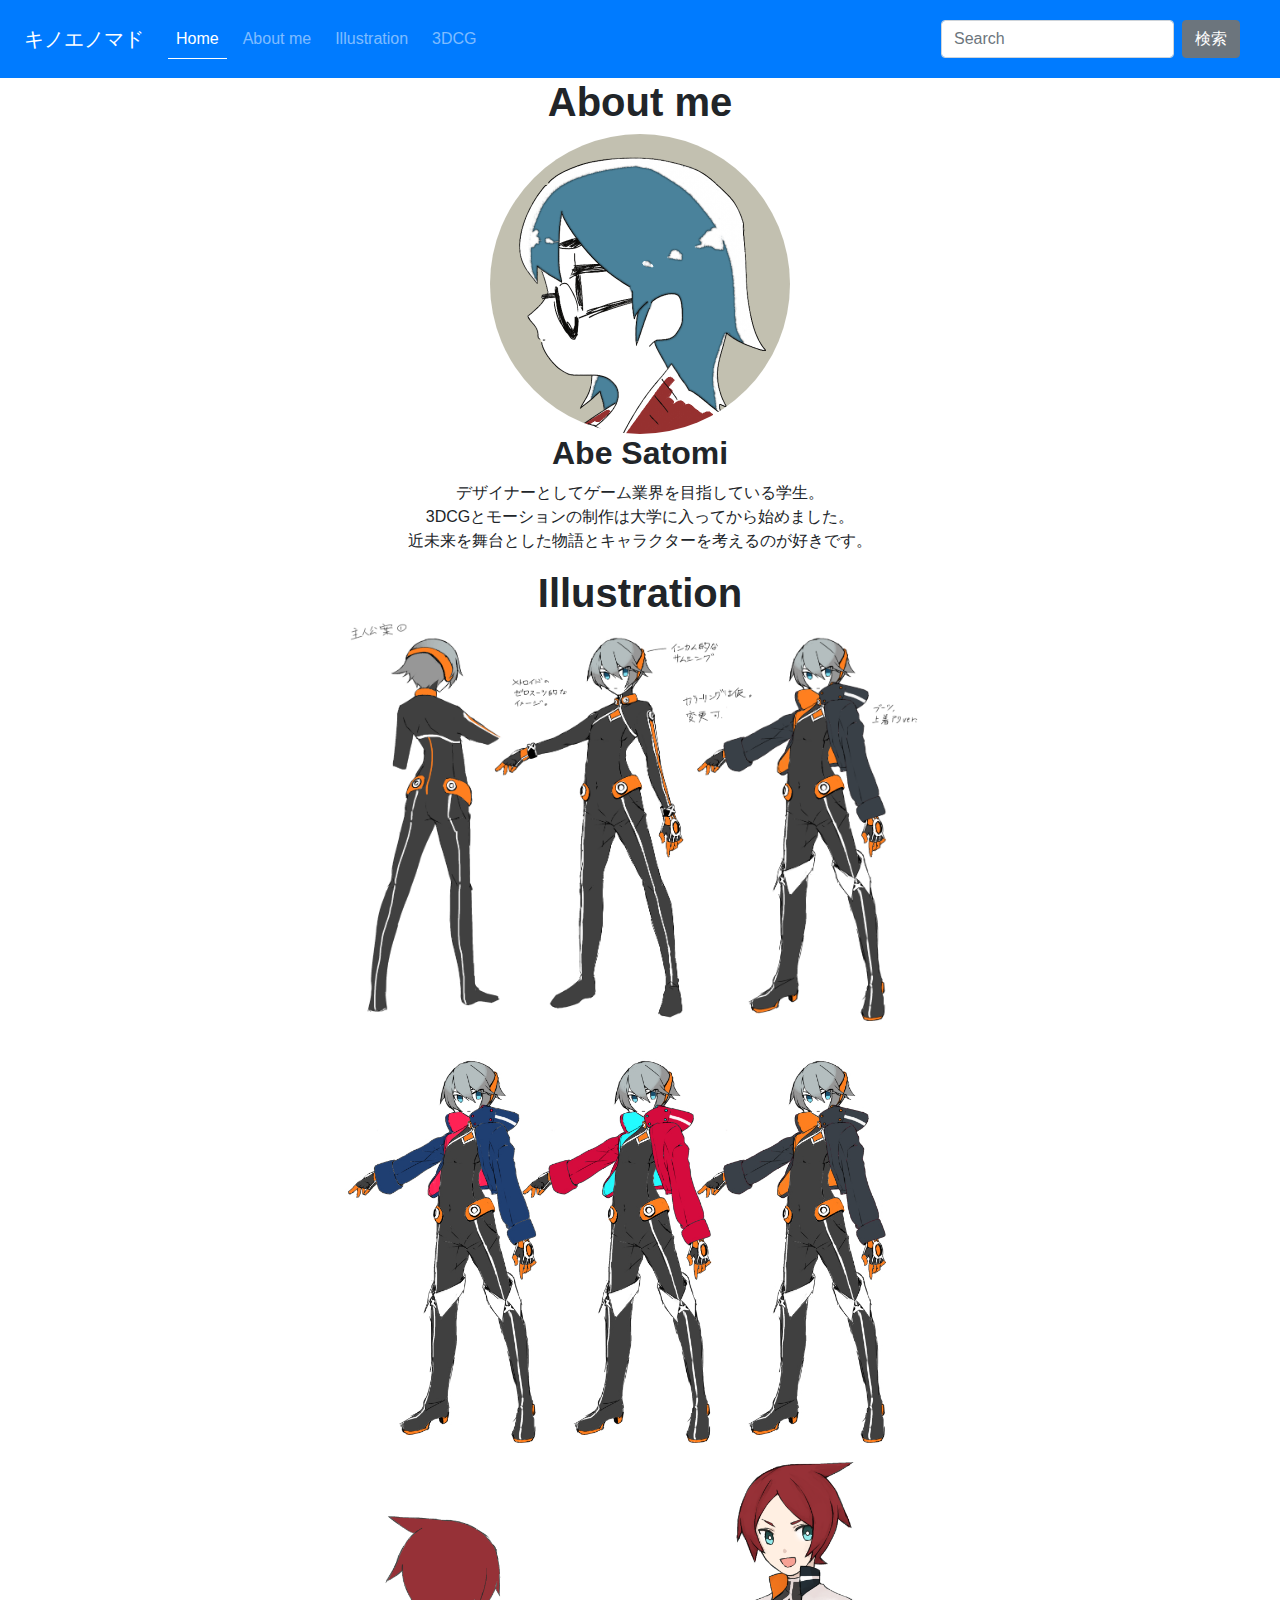
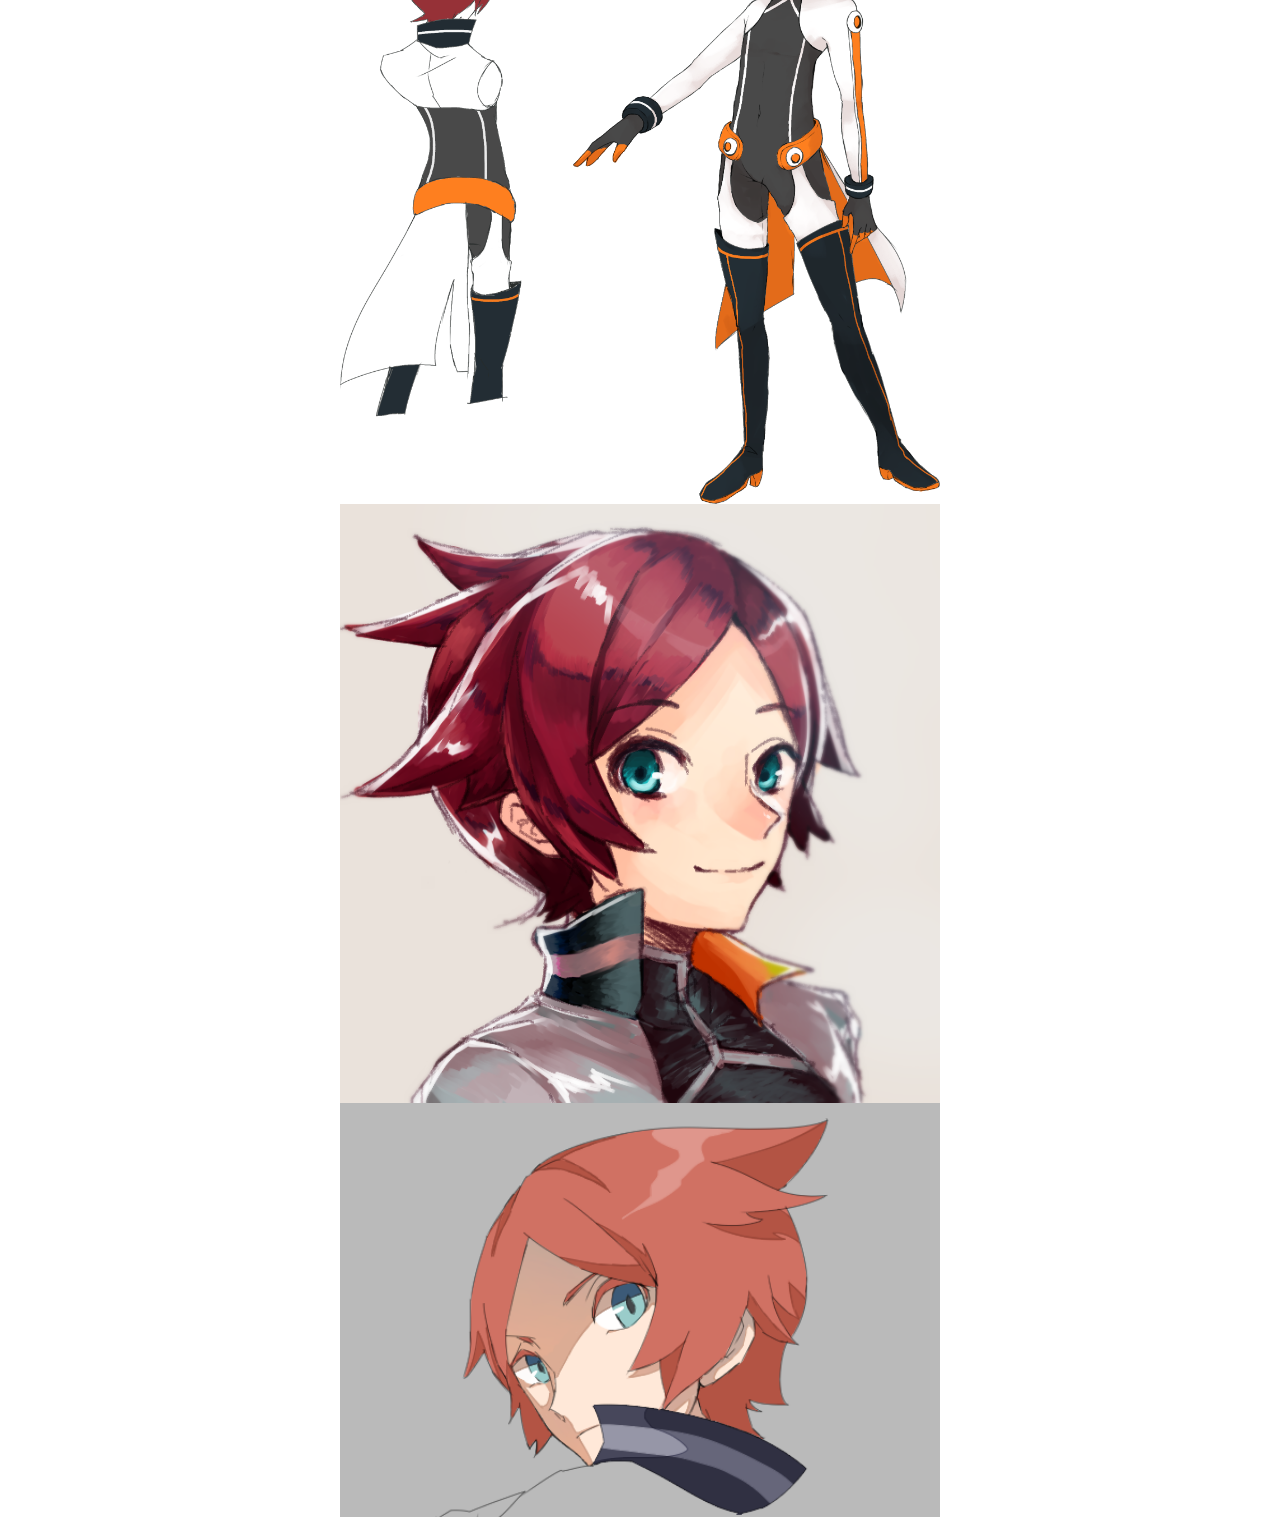
==== index.html @ 17b2505e "Update index.html" ====
<!DOCTYPE html>
<html lang = "ja">
<head>
  <meta charset = "utf-8">
  <meta name ="viewport" content ="width=device-width, initial-scale=1, shrink-to-fit=no">
  <title>キノエノマド</title>
  <link rel="stylesheet" href="https://stackpath.bootstrapcdn.com/bootstrap/4.1.3/css/bootstrap.min.css" integrity="sha384-MCw98/SFnGE8fJT3GXwEOngsV7Zt27NXFoaoApmYm81iuXoPkFOJwJ8ERdknLPMO" crossorigin="anonymous">
  <link rel="stylesheet" type="text/css" href="css/bootstrap.css">
</head>
  <body>
    <div class="bs-component">
	<nav class="navbar navbar-expand-lg navbar-dark bg-primary">
		<a class="navbar-brand" href="#">キノエノマド</a>
		<button class="navbar-toggler collapsed" type="button" data-toggle="collapse" data-target="#navbarColor01" aria-controls="navbarColor01" aria-expanded="false" aria-label="Toggle navigation">
			<span class="navbar-toggler-icon"></span>
		</button>

	<div class="navbar-collapse collapse" id="navbarColor01" style="">
        	<ul class="navbar-nav mr-auto">
                	<li class="nav-item active">
                 	 	<a class="nav-link" href="#">Home <span class="sr-only">(current)</span></a>
                	</li>
                	<li class="nav-item">
                  		<a class="nav-link" href="#about">About me</a>
                	</li>
                	<li class="nav-item">
                  		<a class="nav-link" href="#illust">Illustration</a>
                	</li>
                	<li class="nav-item">
                  		<a class="nav-link" href="#3dcg">3DCG</a>
                	</li>
              </ul>
              <form class="form-inline my-2 my-lg-0">
           	<input class="form-control mr-sm-2" type="text" placeholder="Search">
                	<button class="btn btn-secondary my-2 my-sm-0" type="submit">検索</button>
              </form>
      　	</div>
         </nav>
     </div>
	  <div id="page_top"><a href="#"></a></div>
	  <div class ="container">
		  <section>
			  <center>
			  	<h1 id ="about">About me</h1>
			 	<img src="img/icon.png" class="rounded-circle img-fluid"　alt="icon" width=300 />
				<h2>Abe Satomi</h2>
			 	<p>
					デザイナーとしてゲーム業界を目指している学生。<br/>
					3DCGとモーションの制作は大学に入ってから始めました。<br/>
					近未来を舞台とした物語とキャラクターを考えるのが好きです。<br/>
				</p>
			 	<h1 id ="illust">Illustration</a>
				<p>
				  	<img src="img/HERO01.png" class="img-fluid" alt="illust001" width=600 />
					<img src="img/03.jpg" class="img-fluid" alt="illust002" width=600 />
					<img src="img/HERO05.png" class="img-fluid" alt="illust003" width=600 />
					<img src="img/syuzinkou.png" class="img-fluid" alt="illust004" width=600 />
					<img src="img/syu.png" class="img-fluid" alt="illust005" width=600 />
				</p>
			  </center>
		  </section>
	  </div>
	  
    <script src="https://code.jquery.com/jquery-3.3.1.slim.min.js" integrity="sha384-q8i/X+965DzO0rT7abK41JStQIAqVgRVzpbzo5smXKp4YfRvH+8abtTE1Pi6jizo" crossorigin="anonymous"></script>
    <script src="https://cdnjs.cloudflare.com/ajax/libs/popper.js/1.14.3/umd/popper.min.js" integrity="sha384-ZMP7rVo3mIykV+2+9J3UJ46jBk0WLaUAdn689aCwoqbBJiSnjAK/l8WvCWPIPm49" crossorigin="anonymous"></script>
    <script src="https://stackpath.bootstrapcdn.com/bootstrap/4.1.3/js/bootstrap.min.js" integrity="sha384-ChfqqxuZUCnJSK3+MXmPNIyE6ZbWh2IMqE241rYiqJxyMiZ6OW/JmZQ5stwEULTy" crossorigin="anonymous"></script>
  </body>
</html>
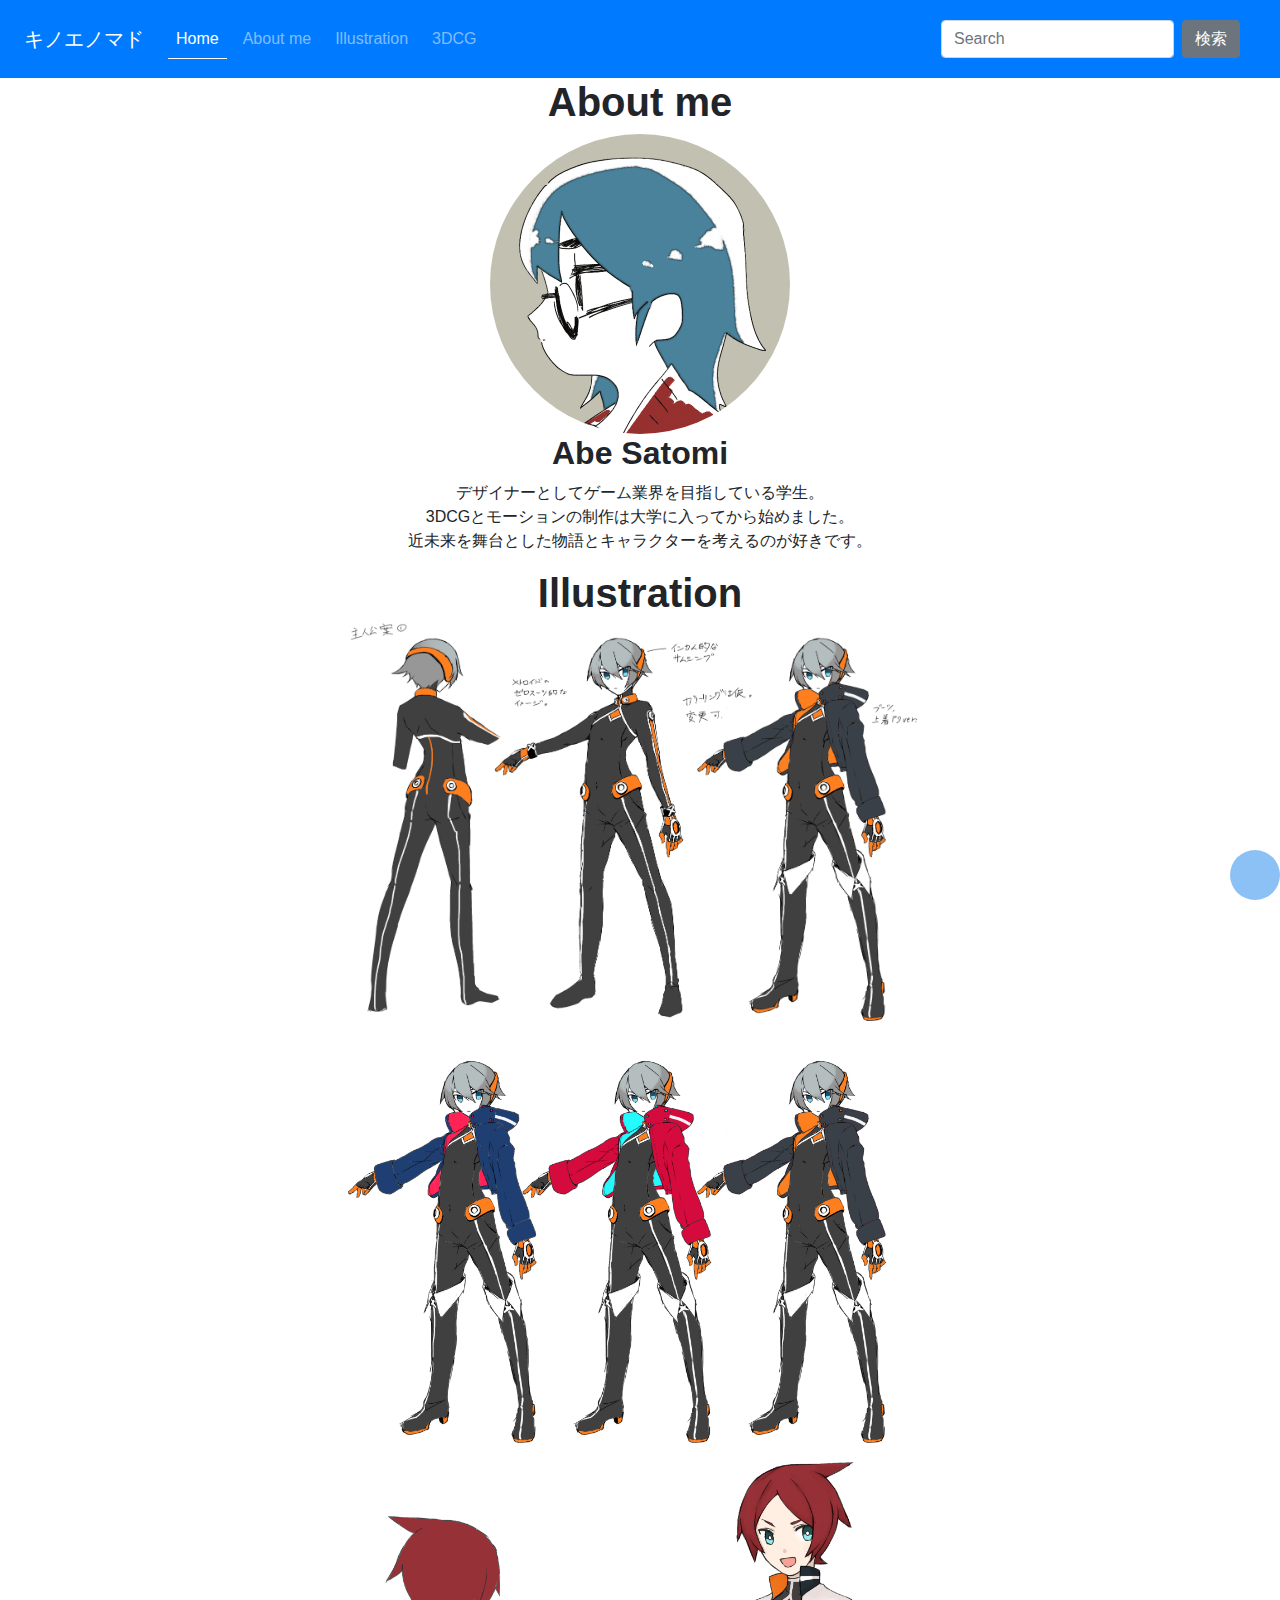
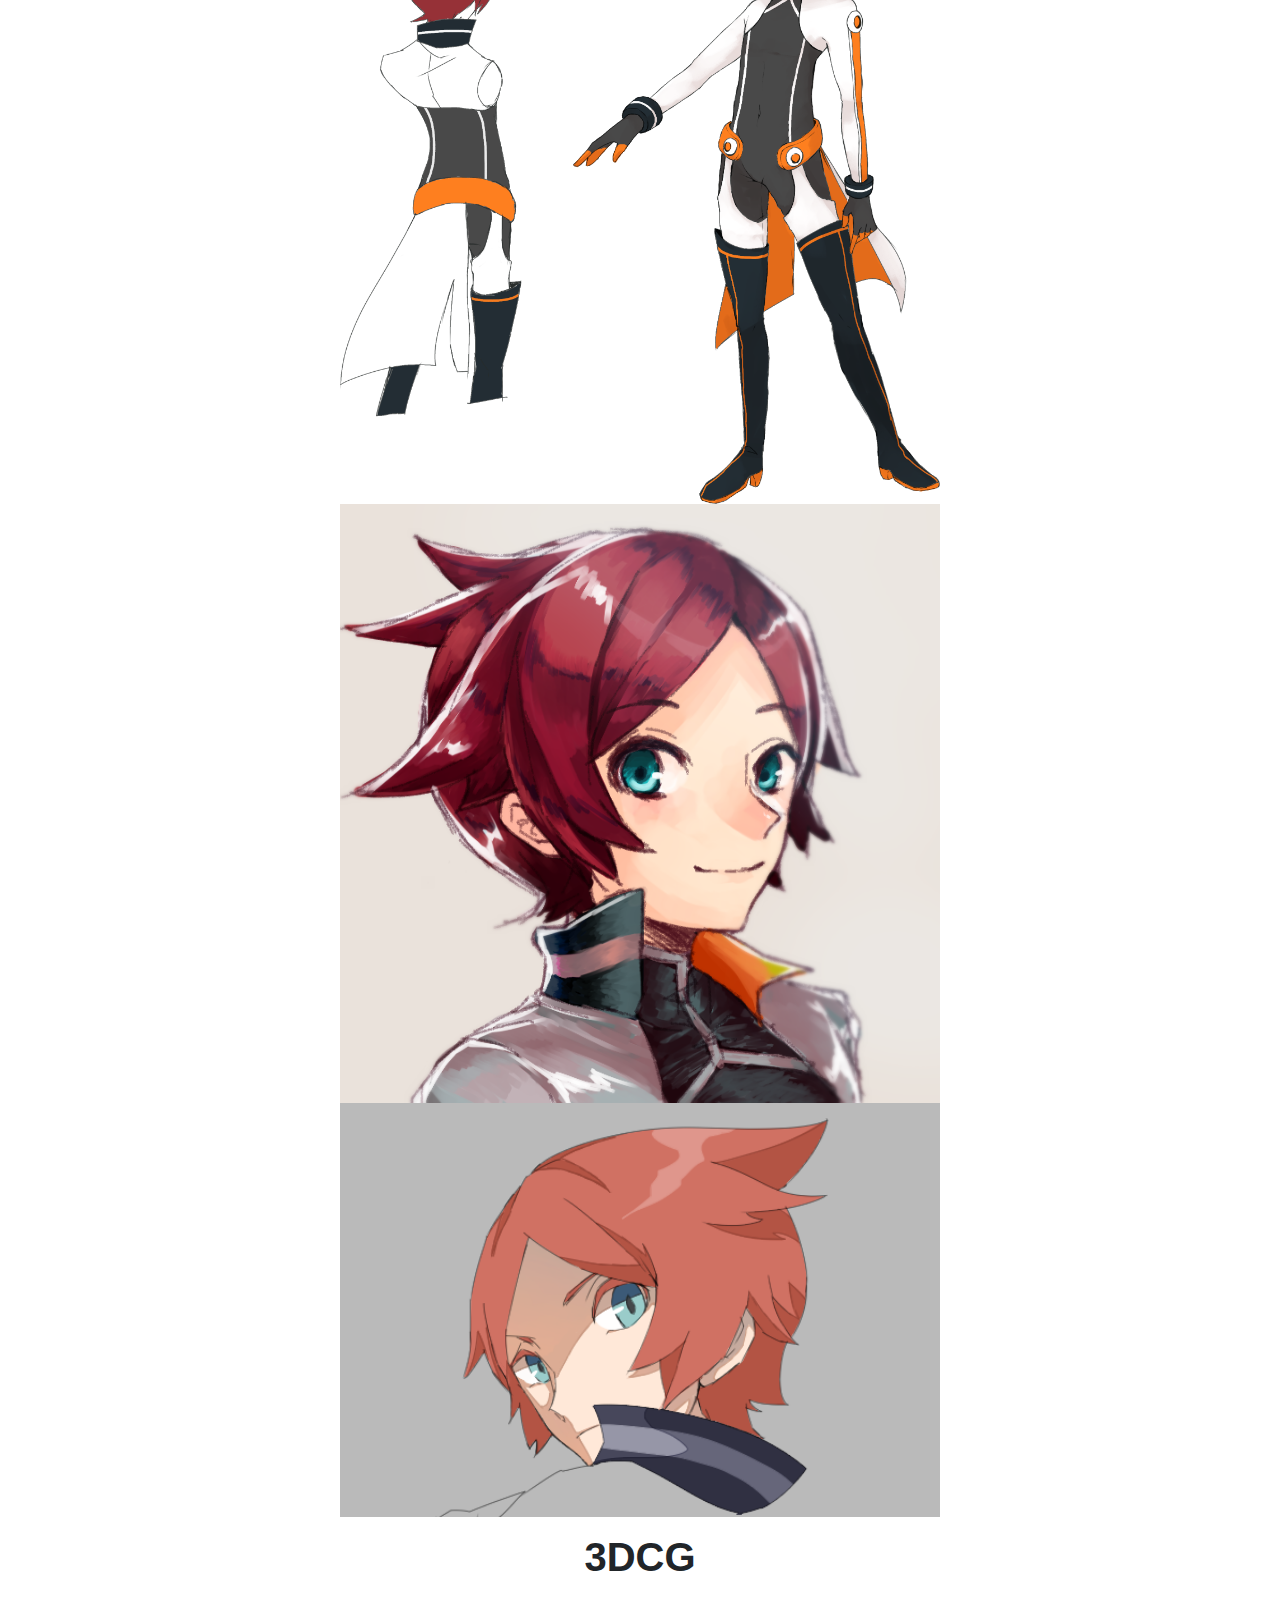
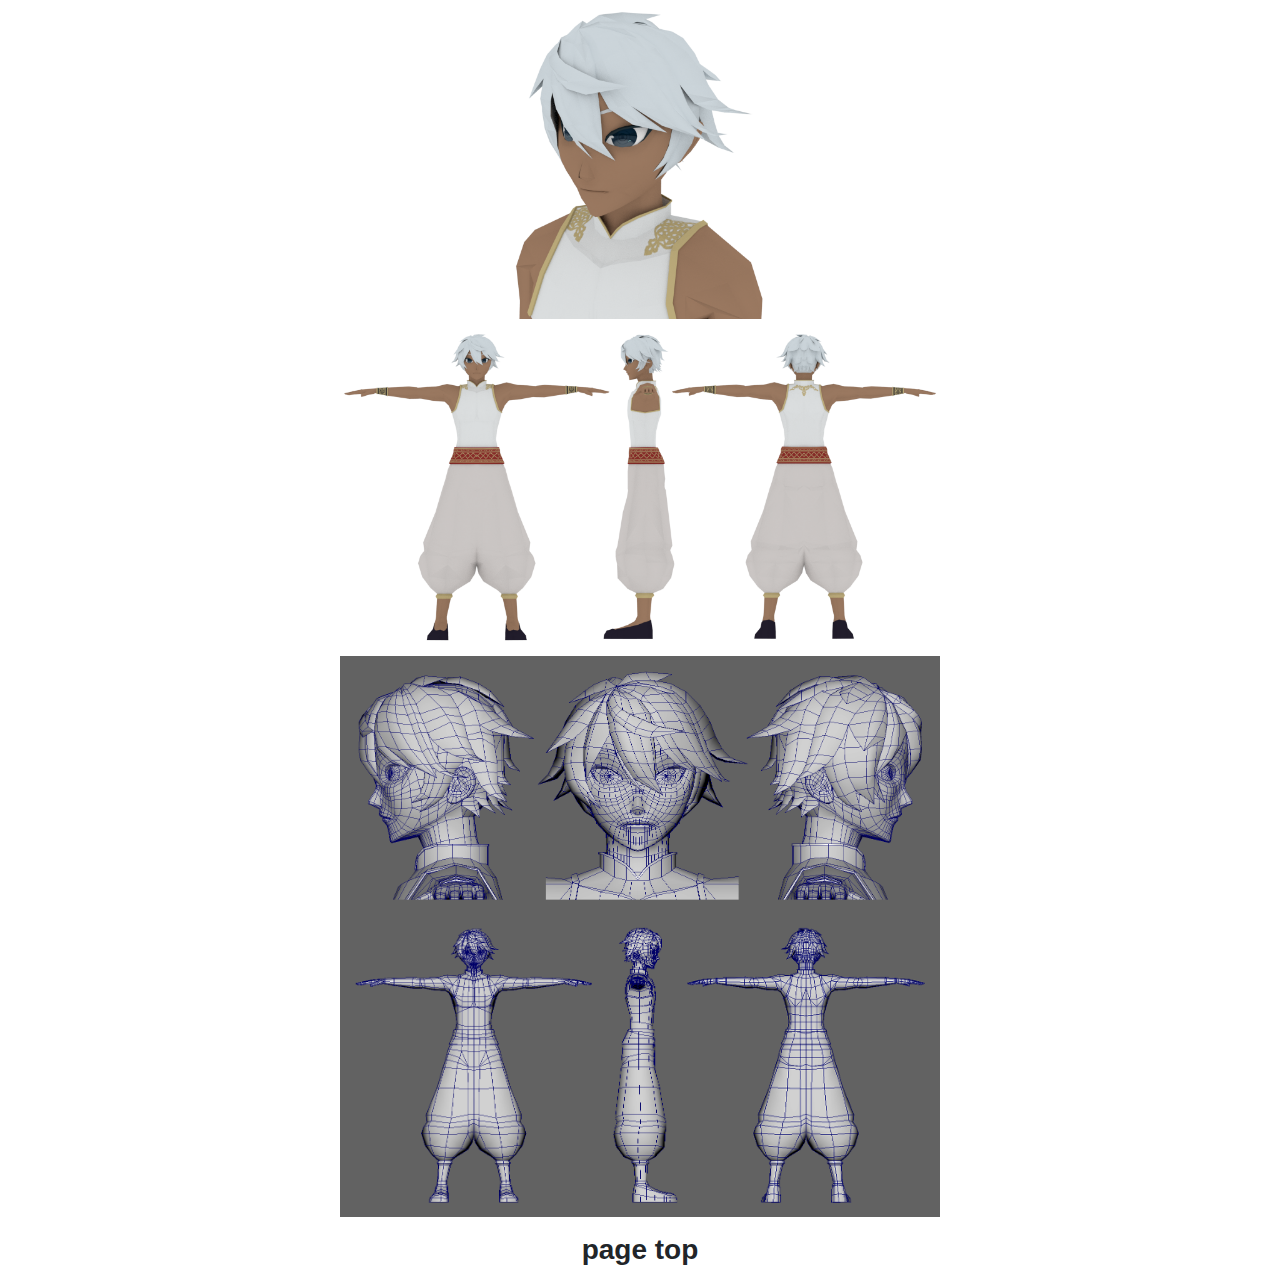
==== commit d412fa6a: "Update index.html" ====
--- a/index.html
+++ b/index.html
@@ -57,6 +57,14 @@
 					<img src="img/syuzinkou.png" class="img-fluid" alt="illust004" width=600 />
 					<img src="img/syu.png" class="img-fluid" alt="illust005" width=600 />
 				</p>
+				<h1 id ="3dcg">3DCG</a>
+				<p>
+				  	<img src="img/Halara.png" class="img-fluid" alt="3DCG001" width=600 />
+					<img src="img/Halara2.png" class="img-fluid" alt="3DCG002" width=600 />
+					<img src="img/Halara_face.png" class="img-fluid" alt="3DCG003" width=600 />
+					<img src="img/Halara_body.png" class="img-fluid" alt="3DCG004" width=600 />
+				</p>
+				<h3 id ="#">page top</a>
 			  </center>
 		  </section>
 	  </div>
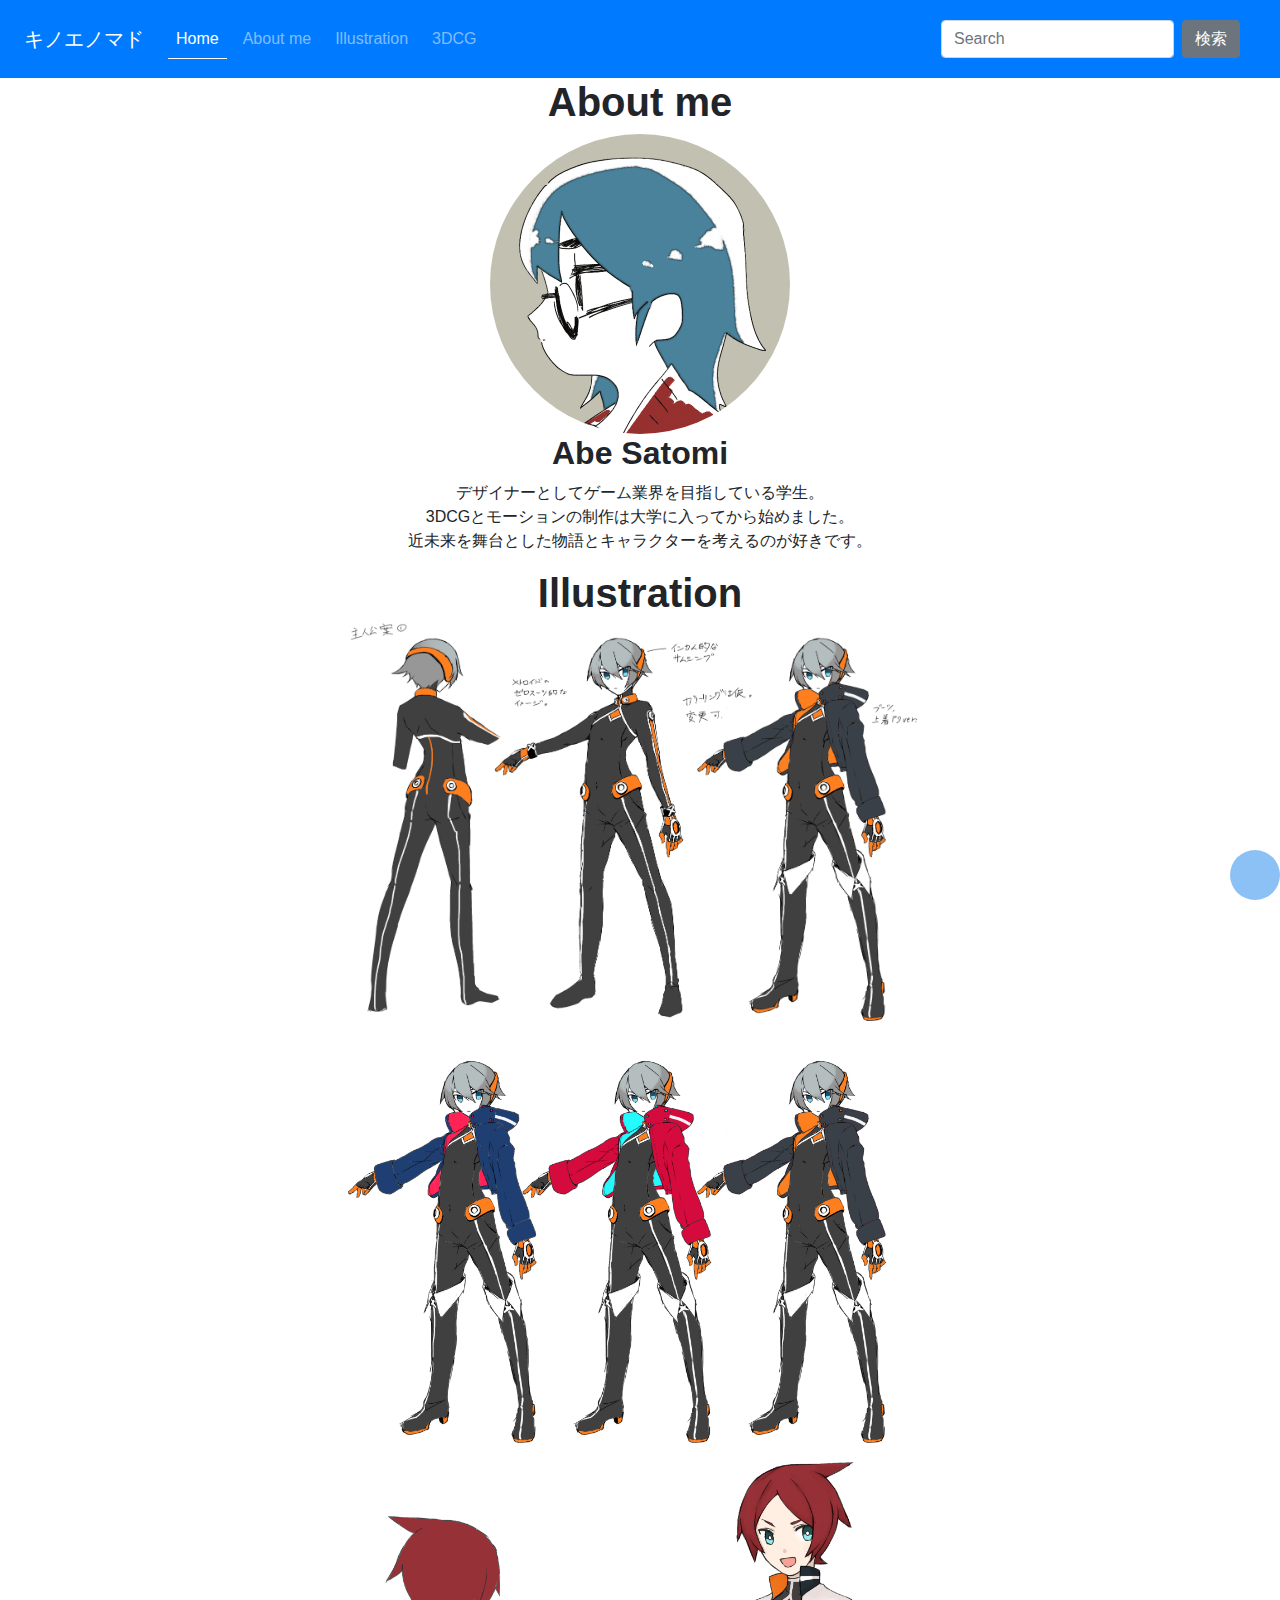
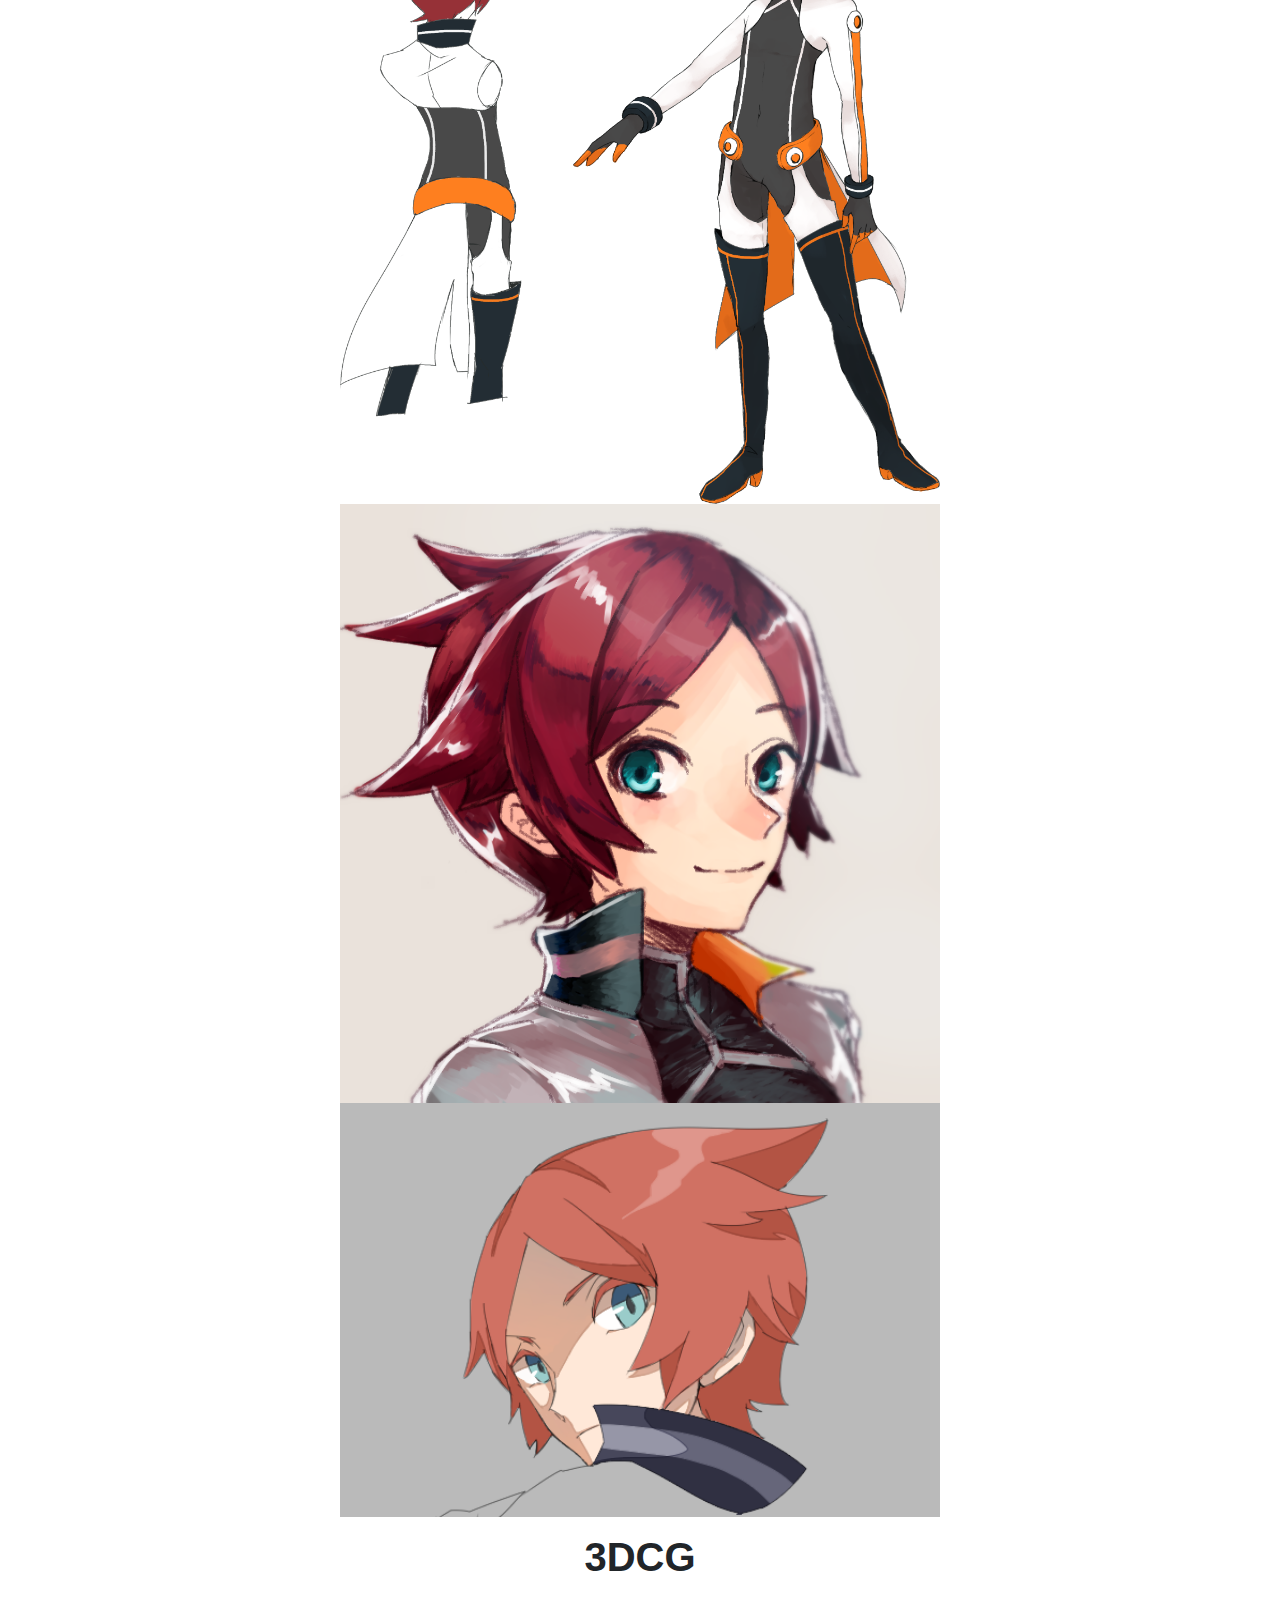
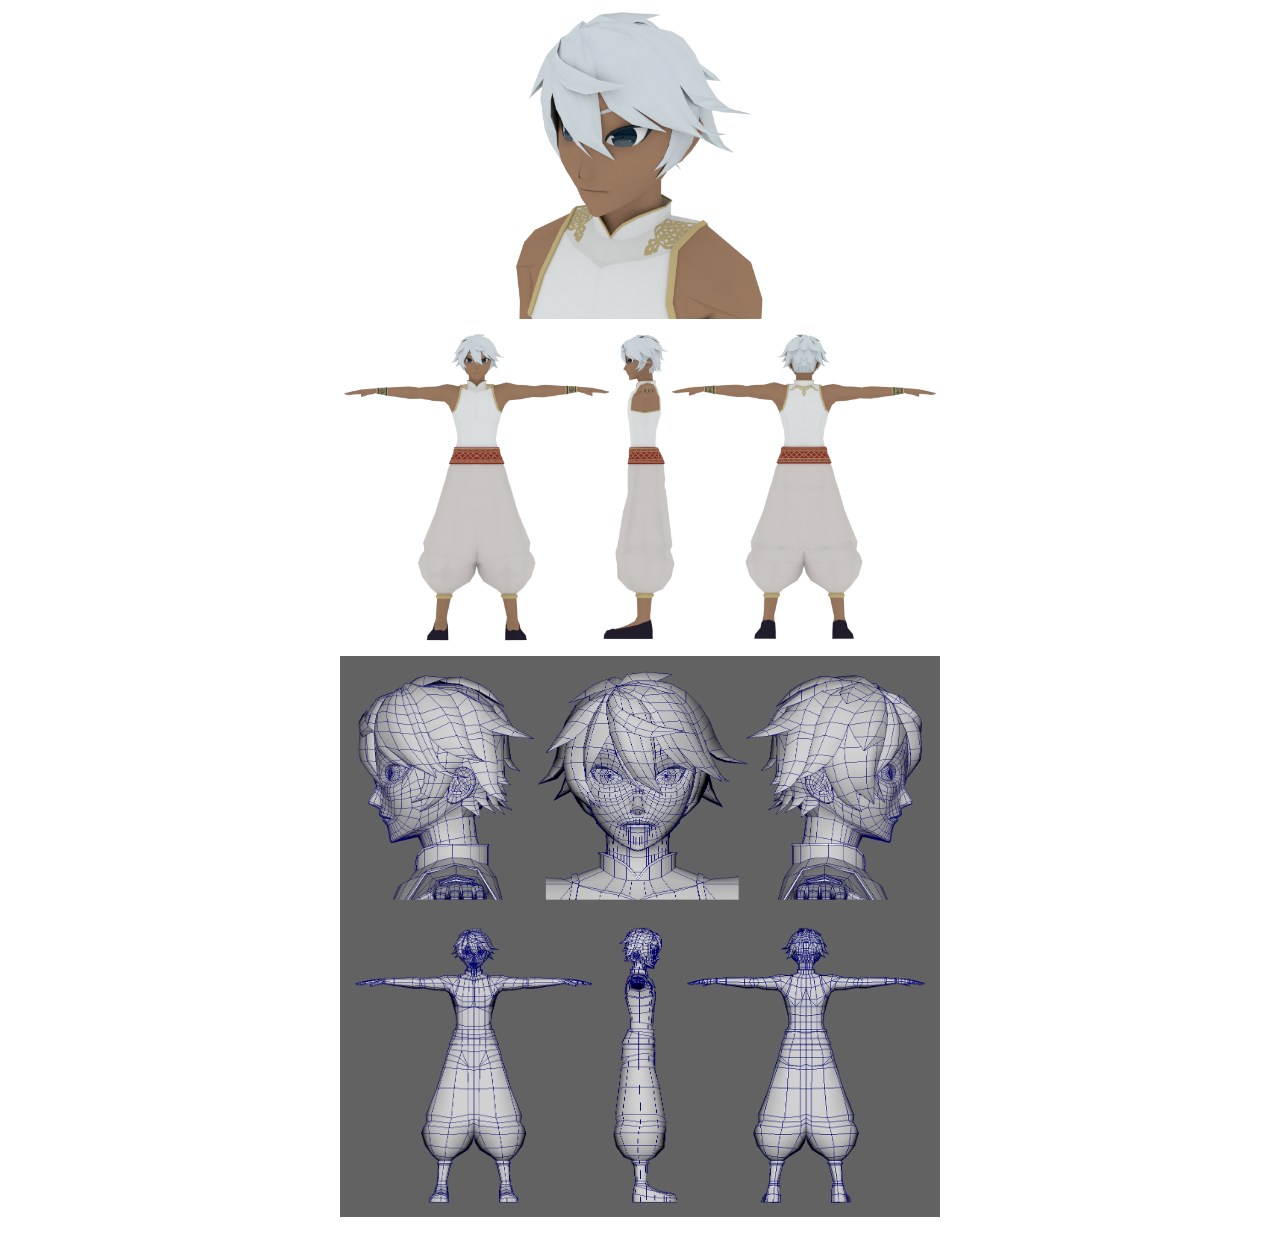
==== commit 8e2017d1: "Update index.html" ====
--- a/index.html
+++ b/index.html
@@ -64,7 +64,6 @@
 					<img src="img/Halara_face.png" class="img-fluid" alt="3DCG003" width=600 />
 					<img src="img/Halara_body.png" class="img-fluid" alt="3DCG004" width=600 />
 				</p>
-				<h3 id ="#">page top</a>
 			  </center>
 		  </section>
 	  </div>
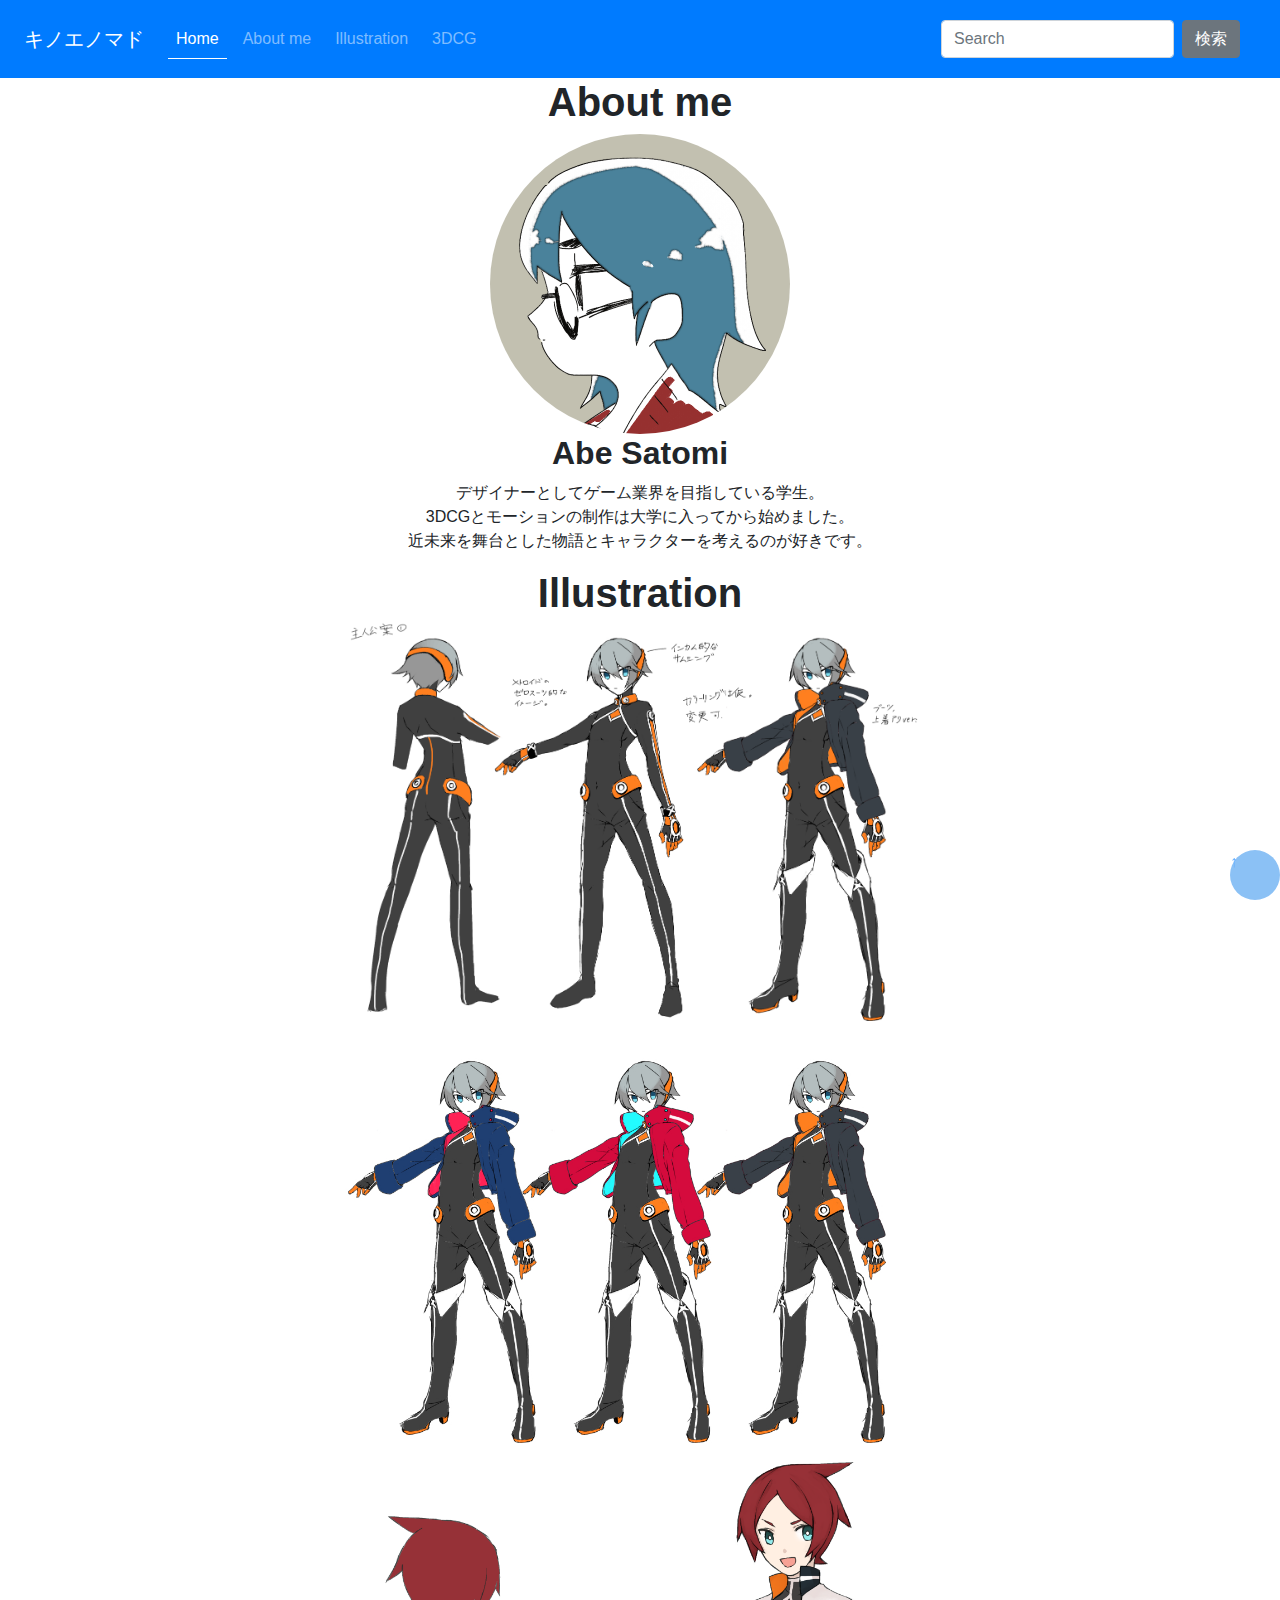
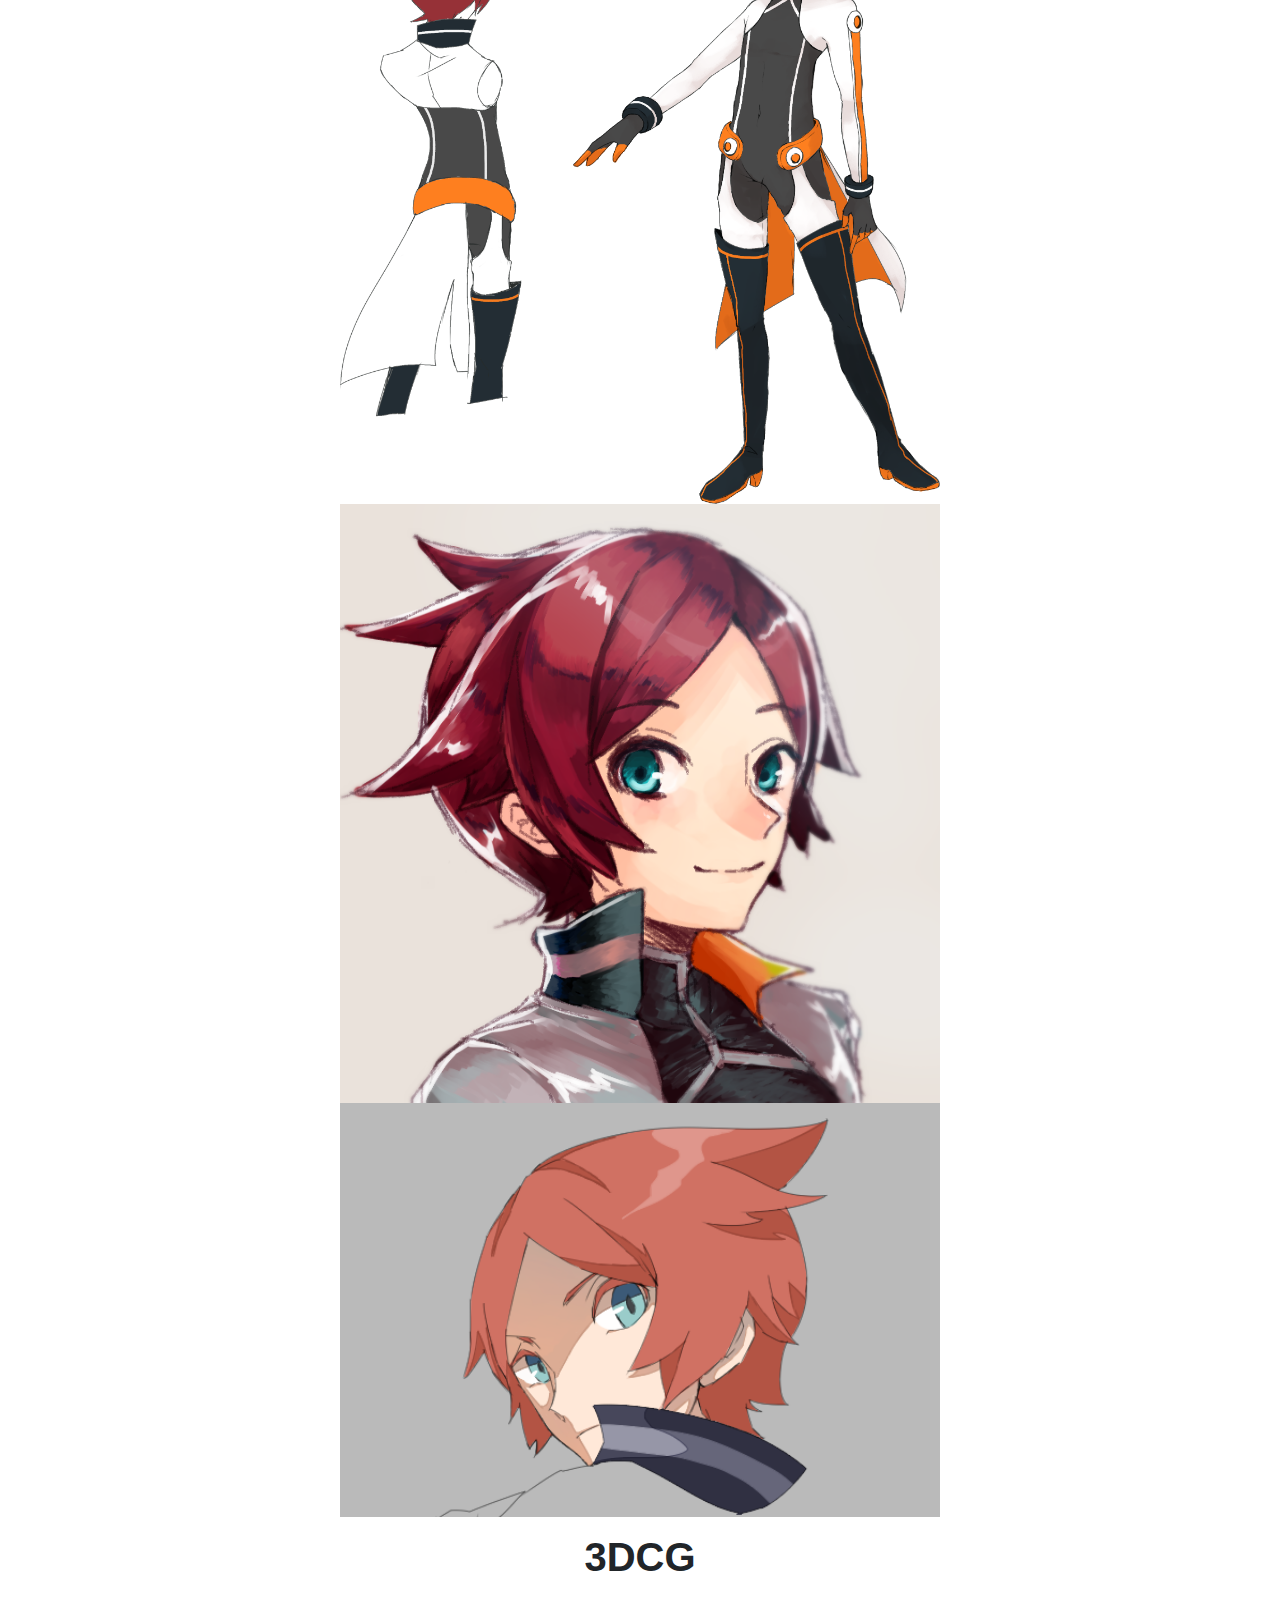
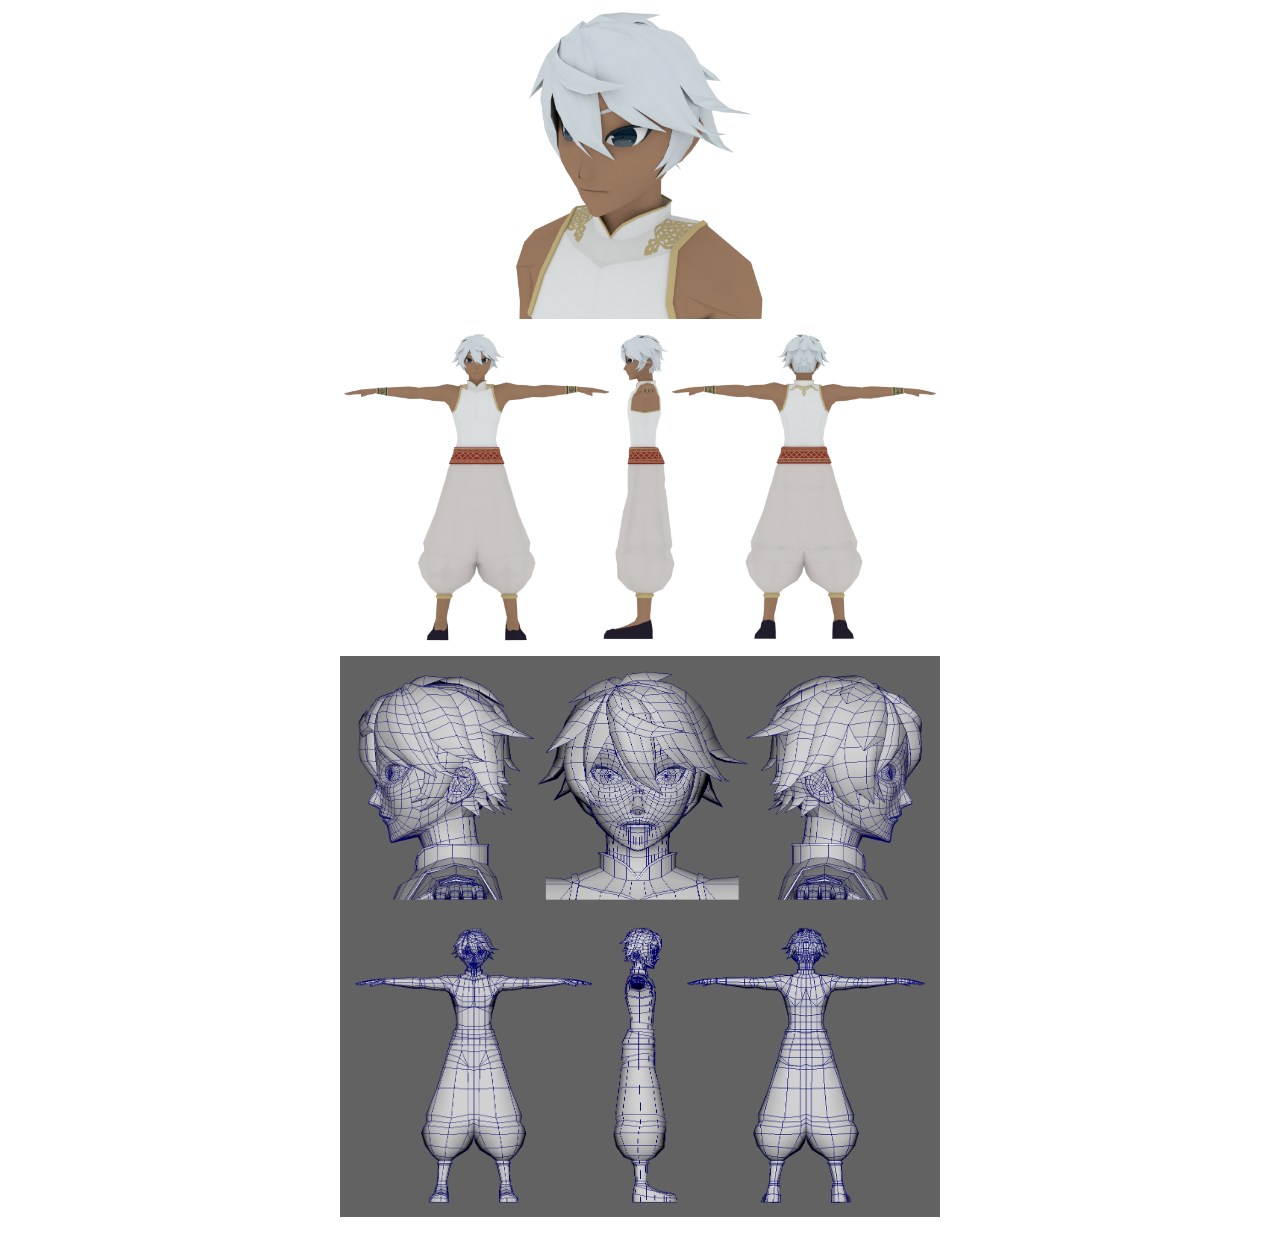
==== commit cfbc6134: "Update index.html" ====
--- a/index.html
+++ b/index.html
@@ -37,7 +37,7 @@
       　	</div>
          </nav>
      </div>
-	  <div id="page_top"><a href="#"></a></div>
+	  <div id="page_top"><a href="#">↑</a></div>
 	  <div class ="container">
 		  <section>
 			  <center>
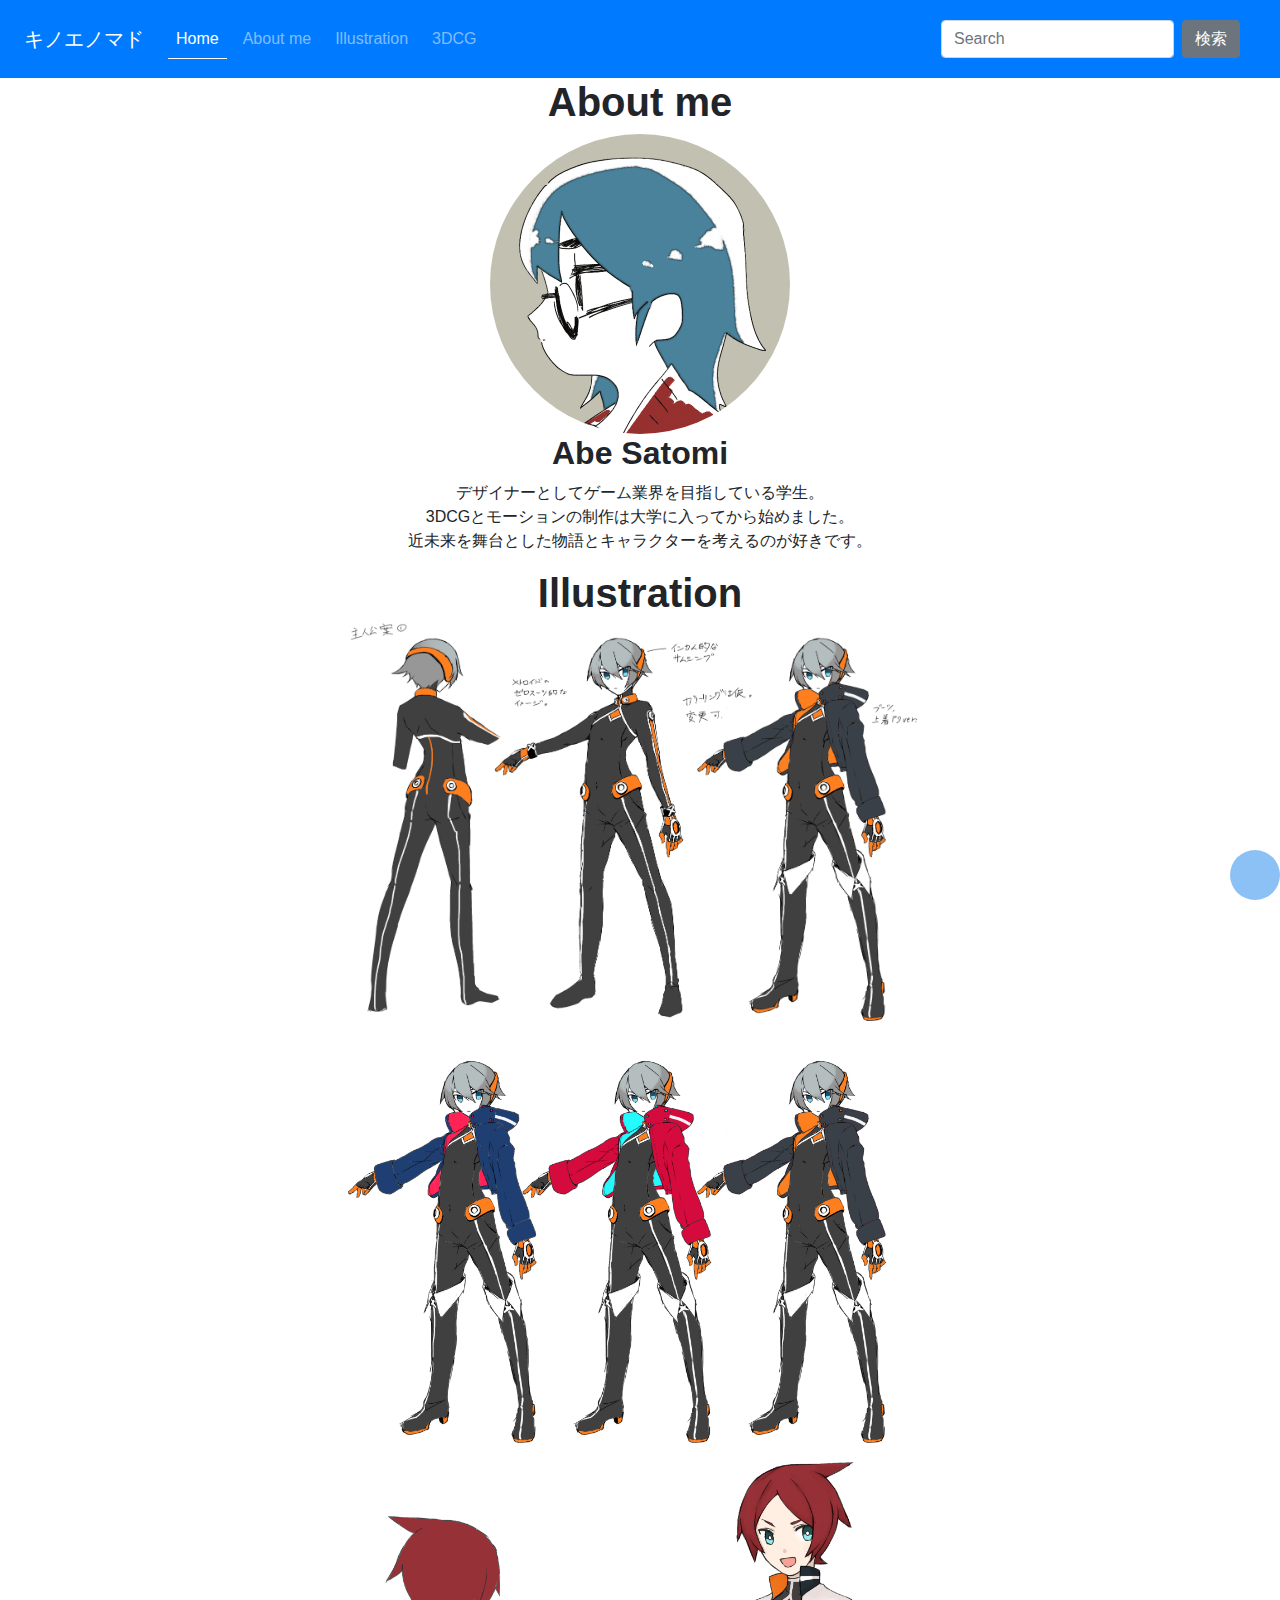
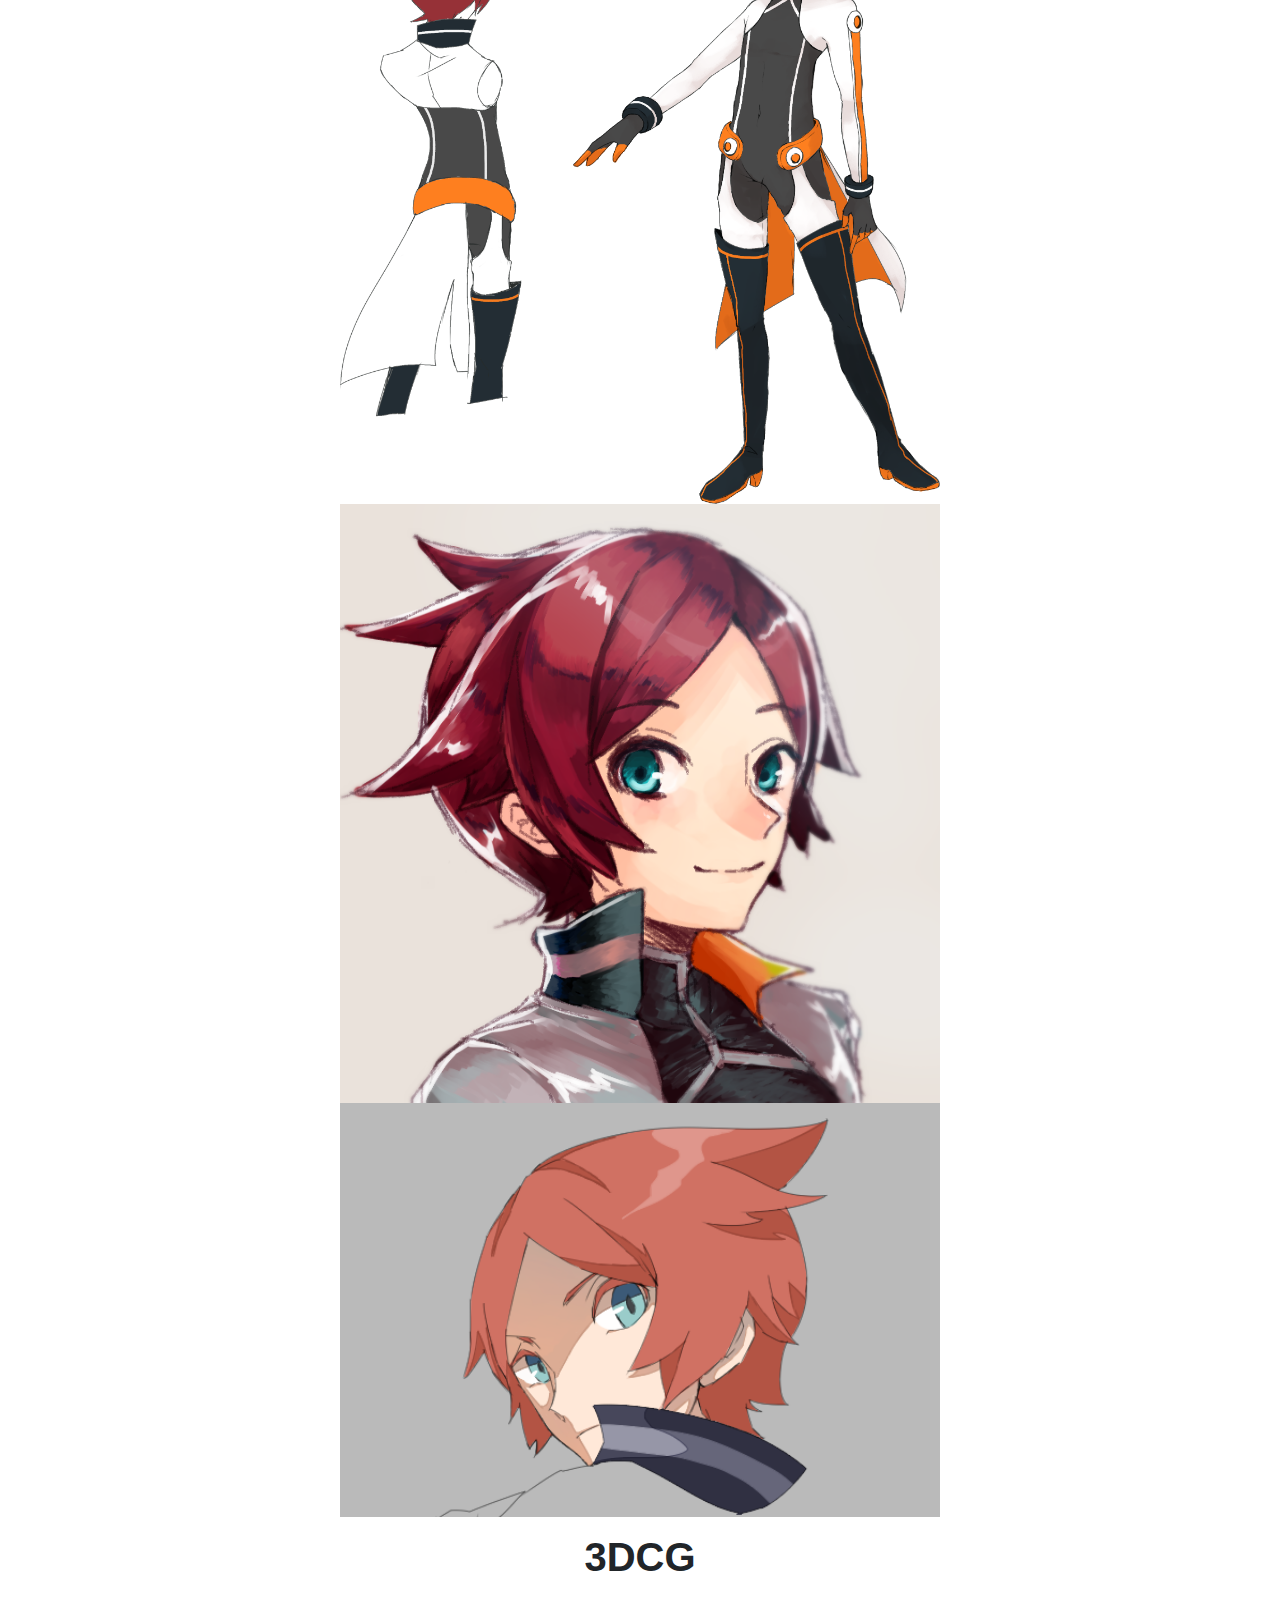
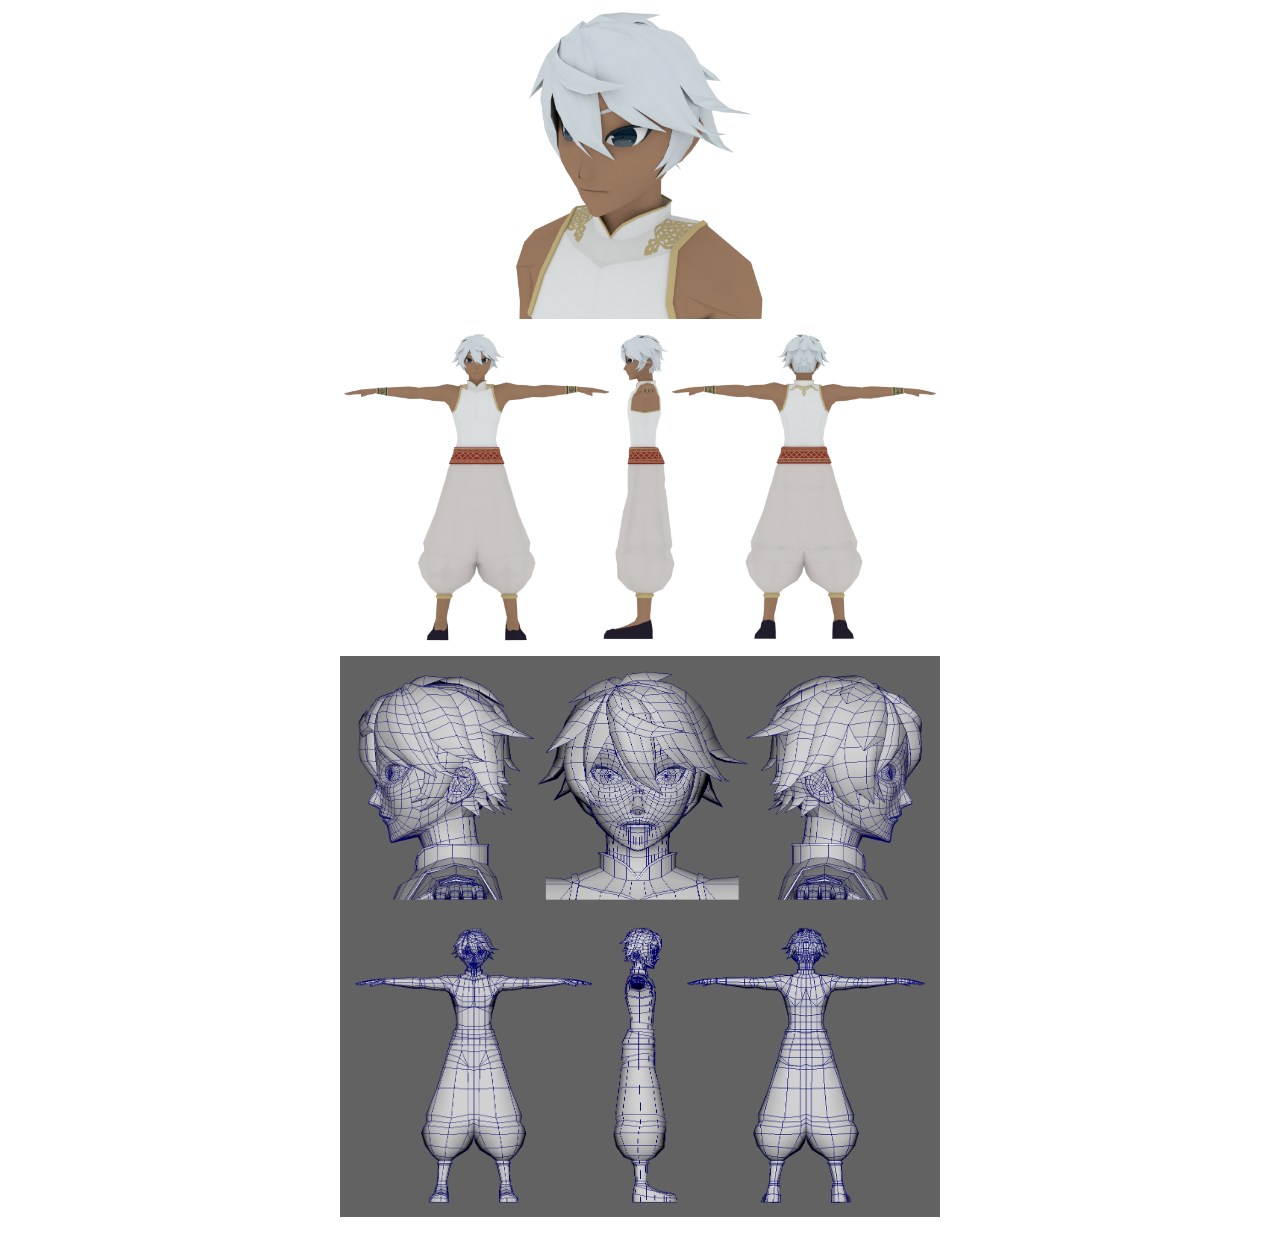
==== commit 72a50224: "Update index.html" ====
--- a/index.html
+++ b/index.html
@@ -37,7 +37,7 @@
       　	</div>
          </nav>
      </div>
-	  <div id="page_top"><a href="#">↑</a></div>
+	  <div id="page_top"><a href="#"></a></div>
 	  <div class ="container">
 		  <section>
 			  <center>
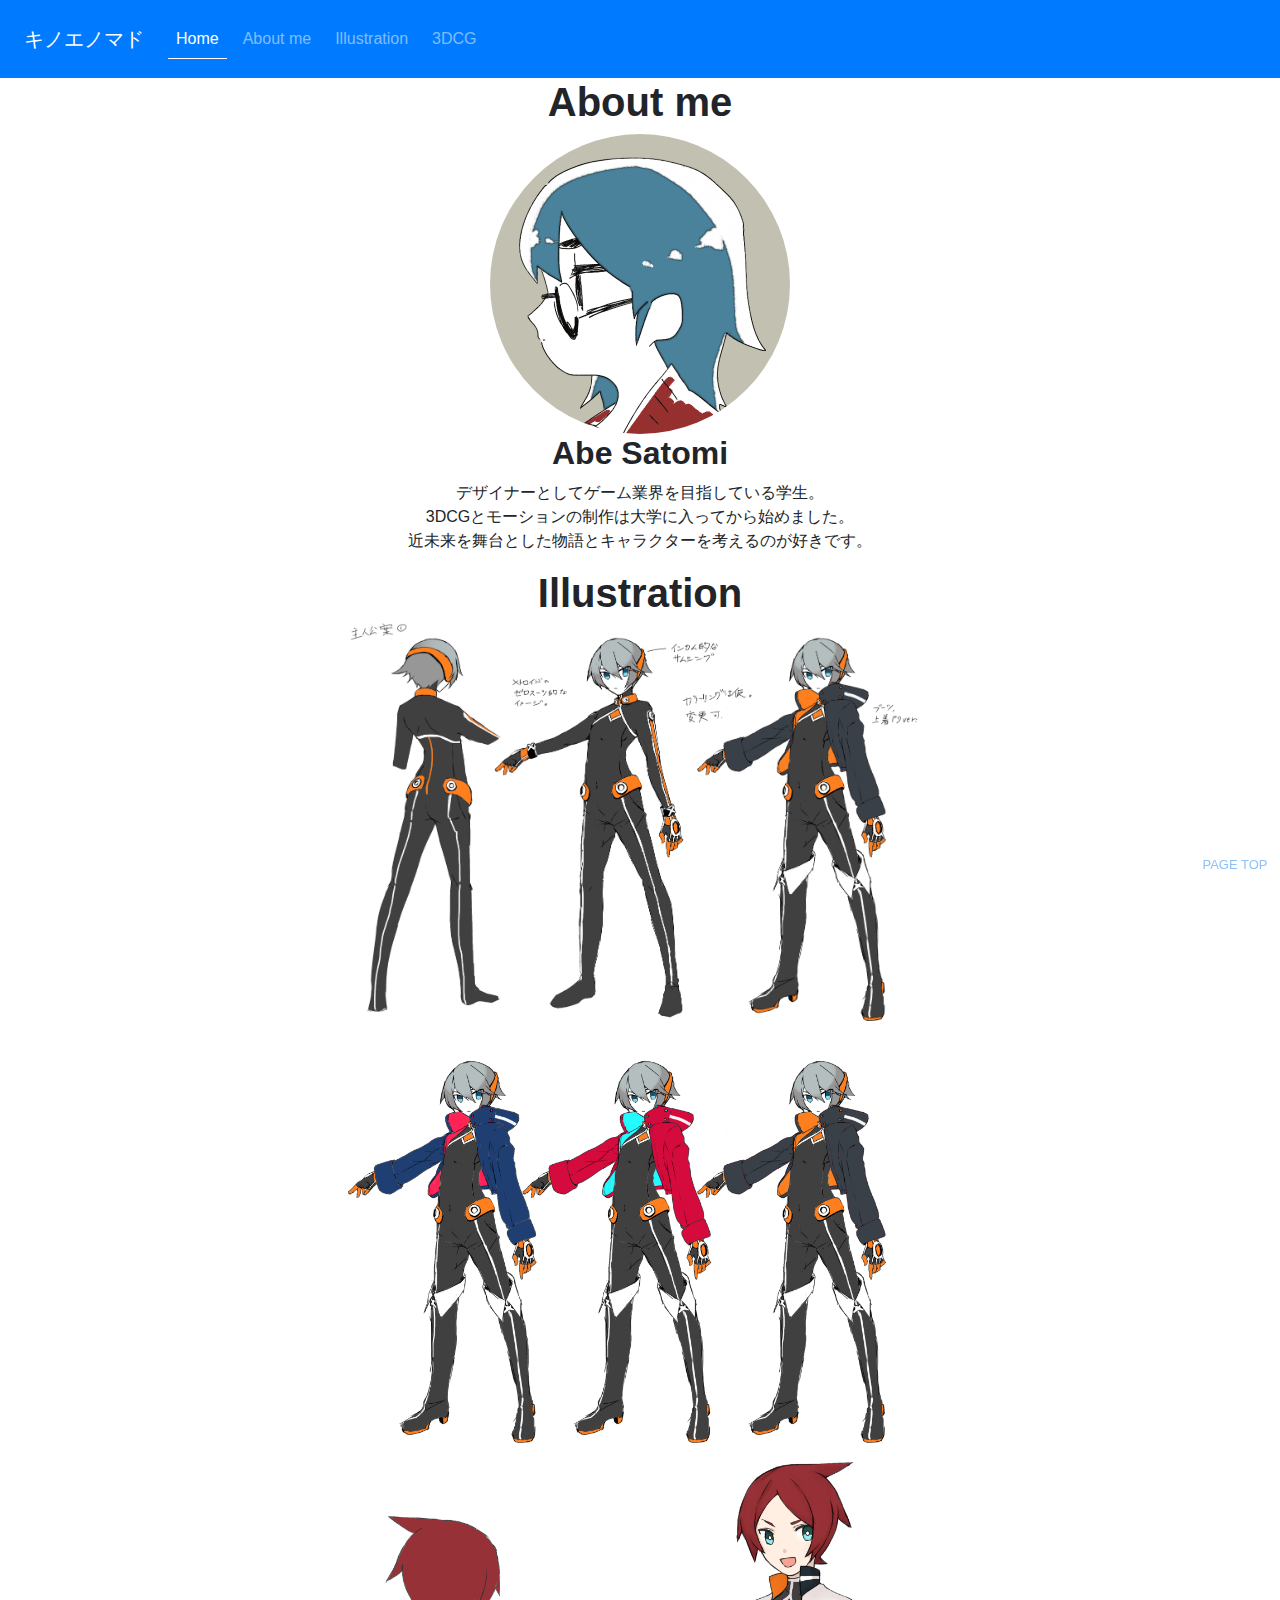
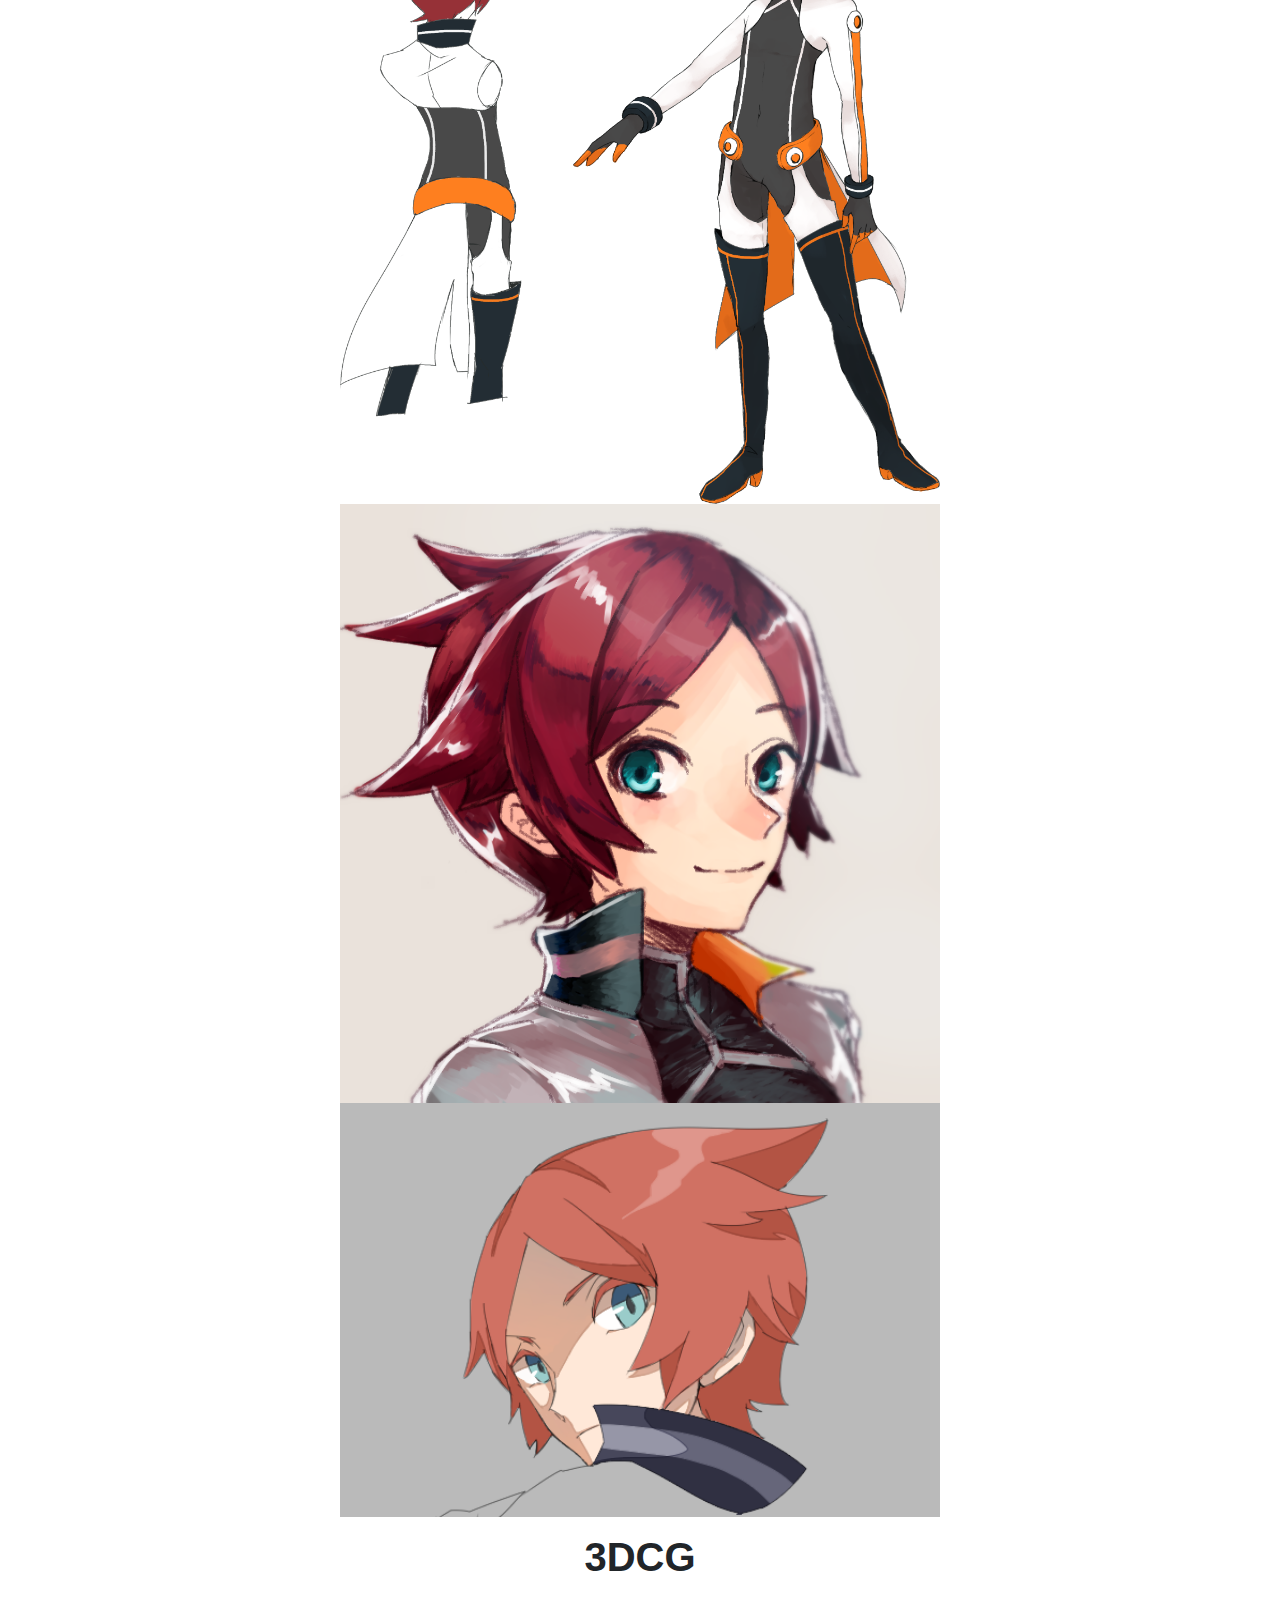
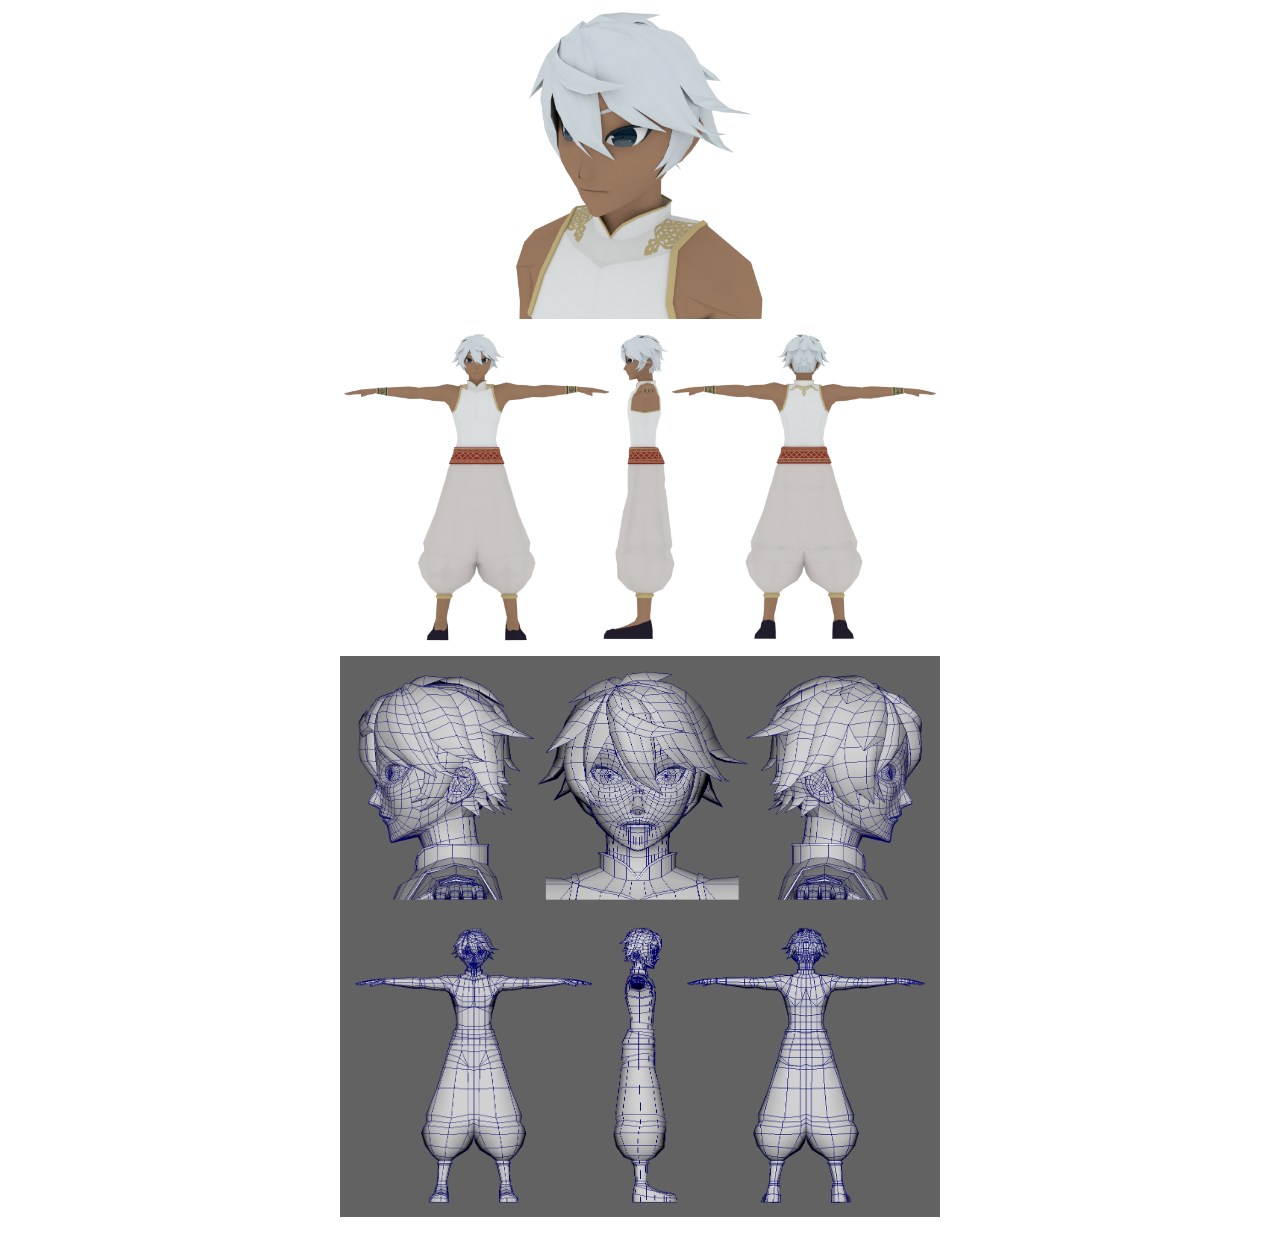
==== commit 339b9629: "Update index.html" ====
--- a/index.html
+++ b/index.html
@@ -30,10 +30,6 @@
                   		<a class="nav-link" href="#3dcg">3DCG</a>
                 	</li>
               </ul>
-              <form class="form-inline my-2 my-lg-0">
-           	<input class="form-control mr-sm-2" type="text" placeholder="Search">
-                	<button class="btn btn-secondary my-2 my-sm-0" type="submit">検索</button>
-              </form>
       　	</div>
          </nav>
      </div>
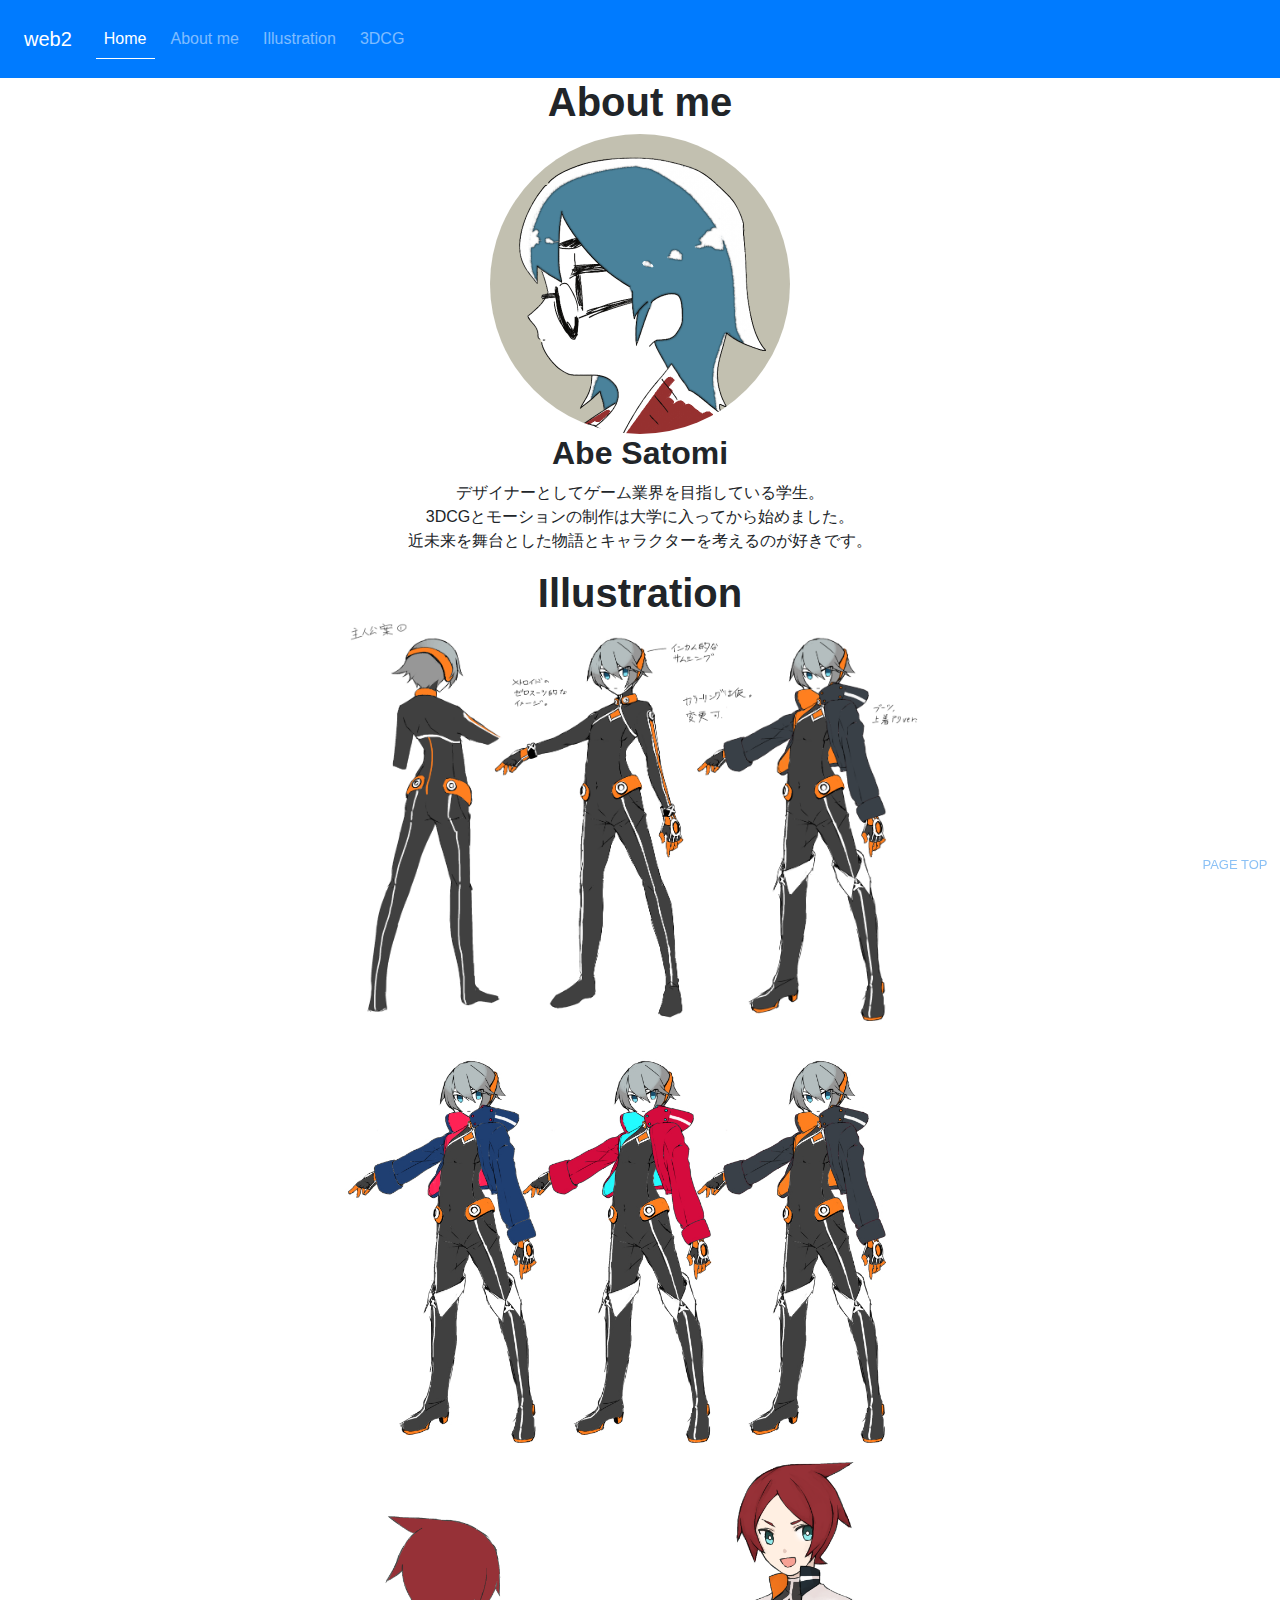
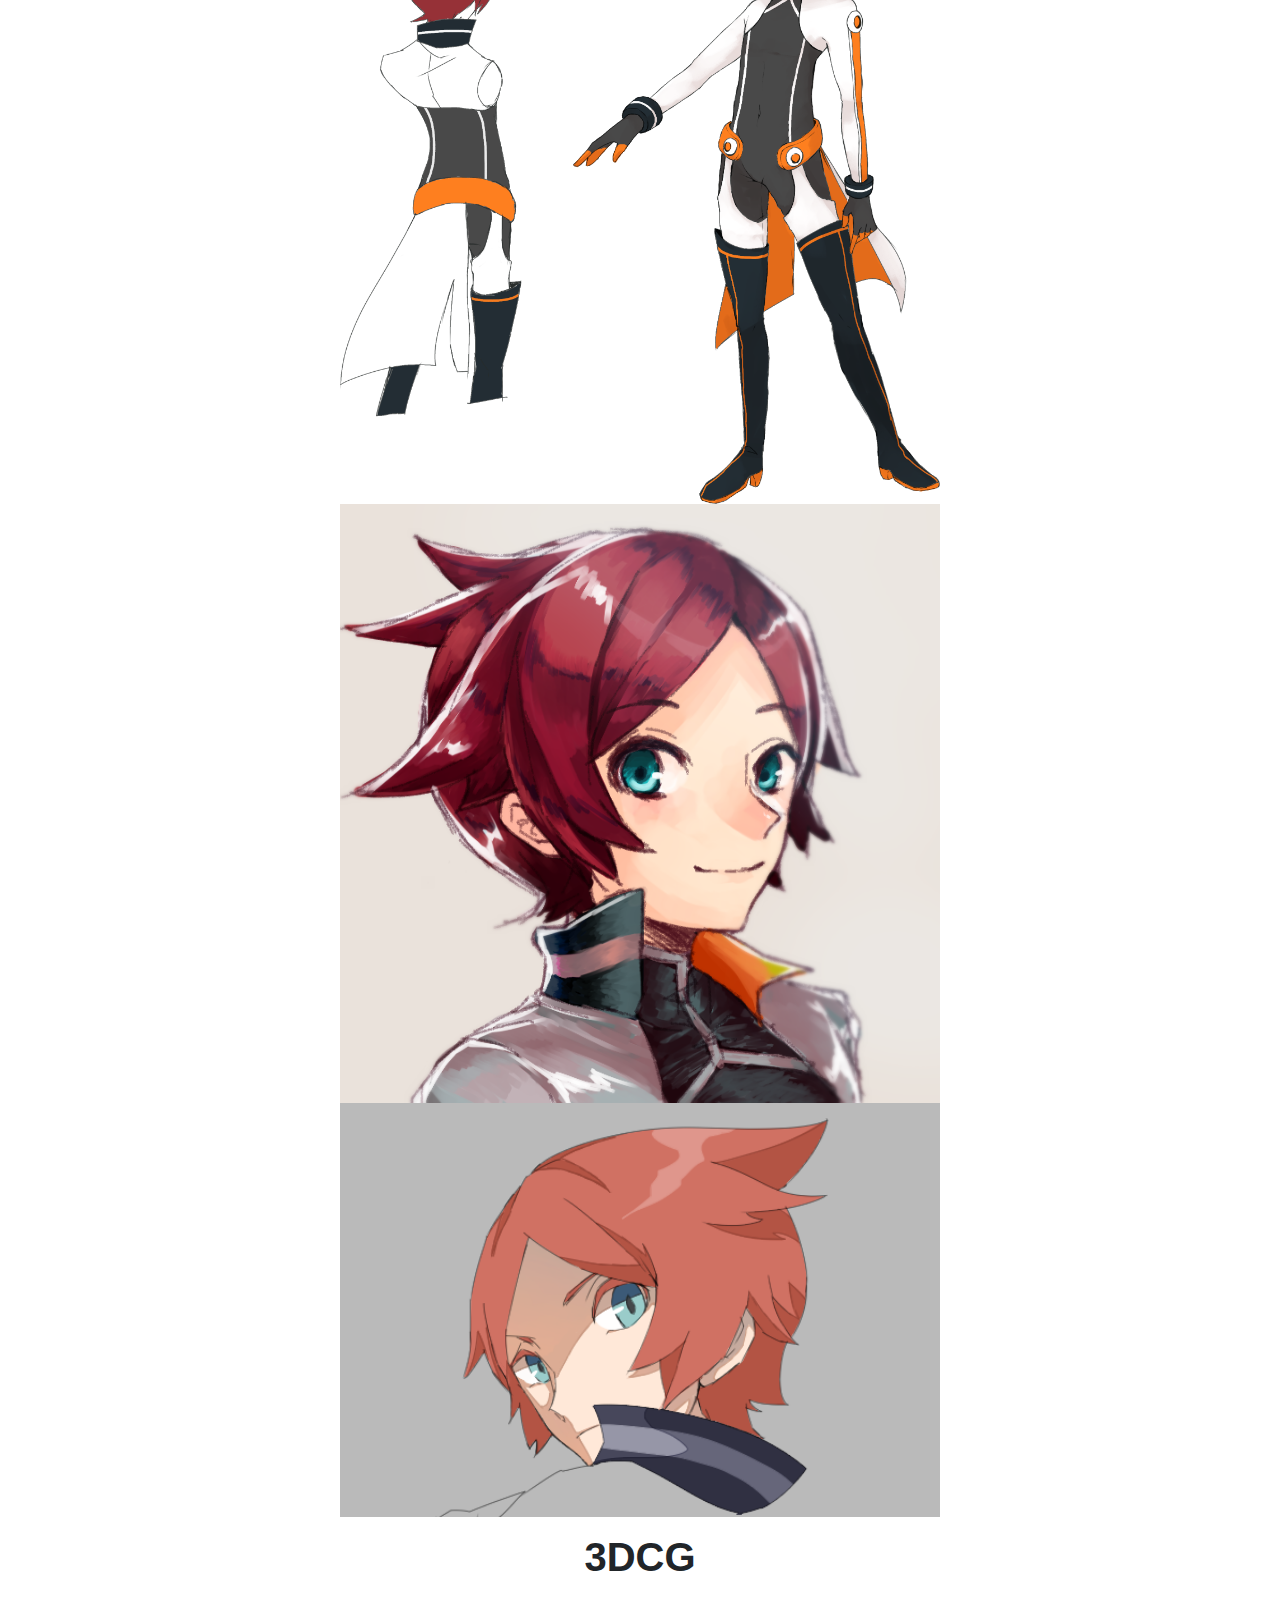
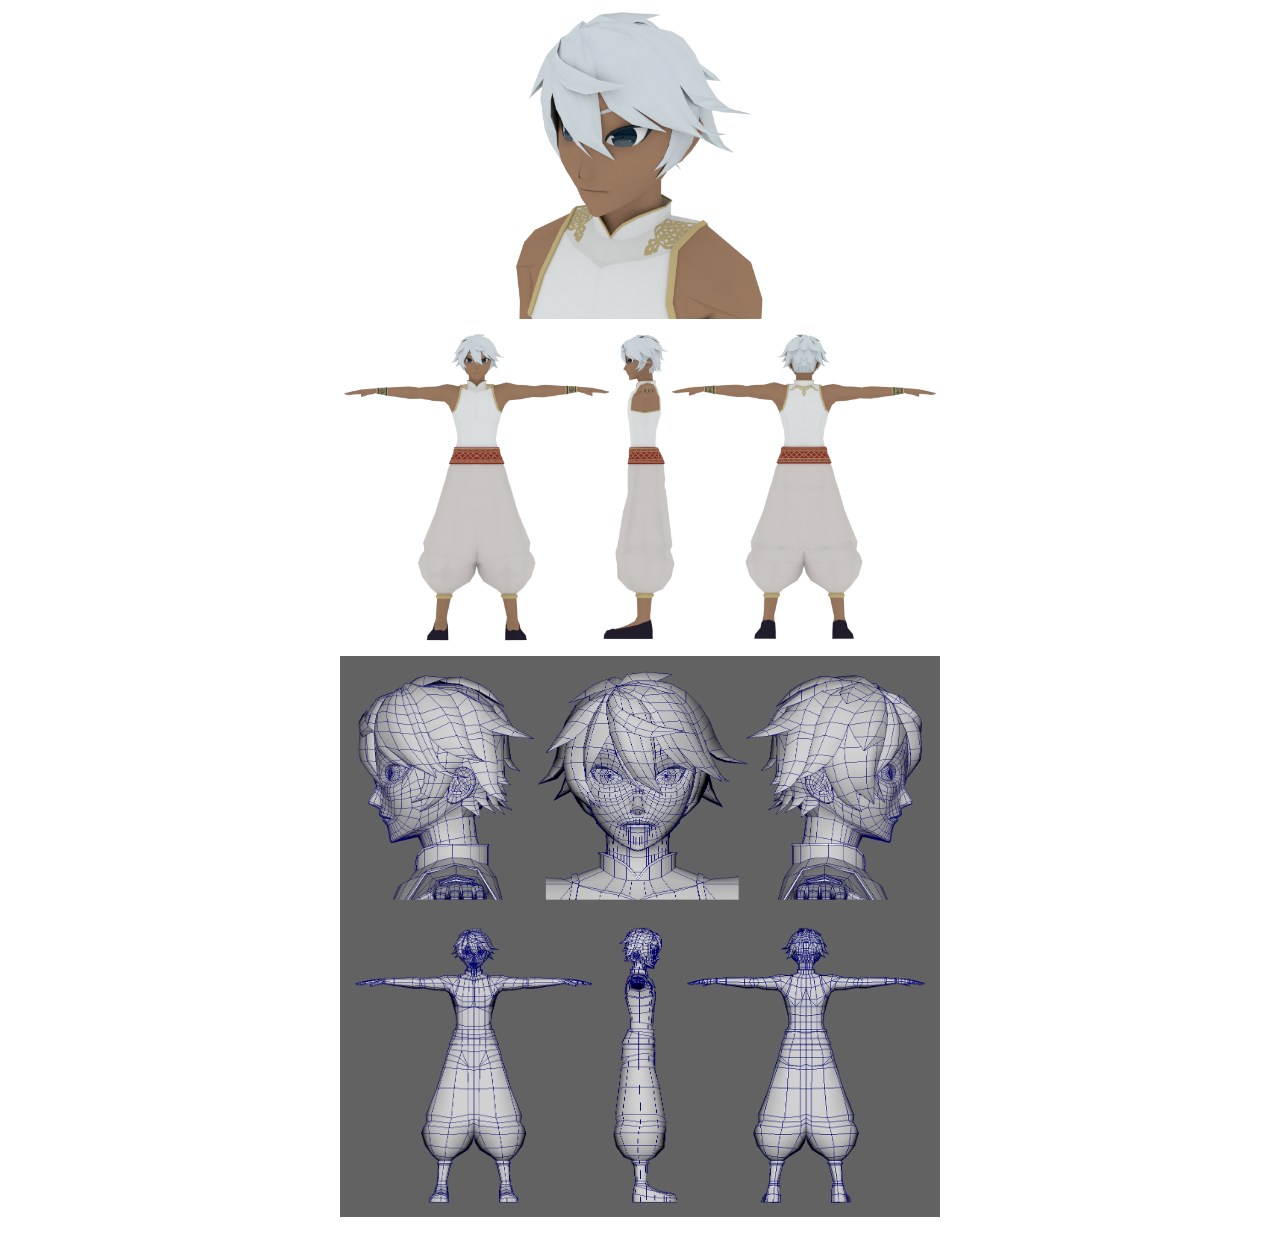
==== commit edc6b146: "Update index.html" ====
--- a/index.html
+++ b/index.html
@@ -3,14 +3,14 @@
 <head>
   <meta charset = "utf-8">
   <meta name ="viewport" content ="width=device-width, initial-scale=1, shrink-to-fit=no">
-  <title>キノエノマド</title>
+  <title>web2</title>
   <link rel="stylesheet" href="https://stackpath.bootstrapcdn.com/bootstrap/4.1.3/css/bootstrap.min.css" integrity="sha384-MCw98/SFnGE8fJT3GXwEOngsV7Zt27NXFoaoApmYm81iuXoPkFOJwJ8ERdknLPMO" crossorigin="anonymous">
   <link rel="stylesheet" type="text/css" href="css/bootstrap.css">
 </head>
   <body>
     <div class="bs-component">
 	<nav class="navbar navbar-expand-lg navbar-dark bg-primary">
-		<a class="navbar-brand" href="#">キノエノマド</a>
+		<a class="navbar-brand" href="#">web2</a>
 		<button class="navbar-toggler collapsed" type="button" data-toggle="collapse" data-target="#navbarColor01" aria-controls="navbarColor01" aria-expanded="false" aria-label="Toggle navigation">
 			<span class="navbar-toggler-icon"></span>
 		</button>
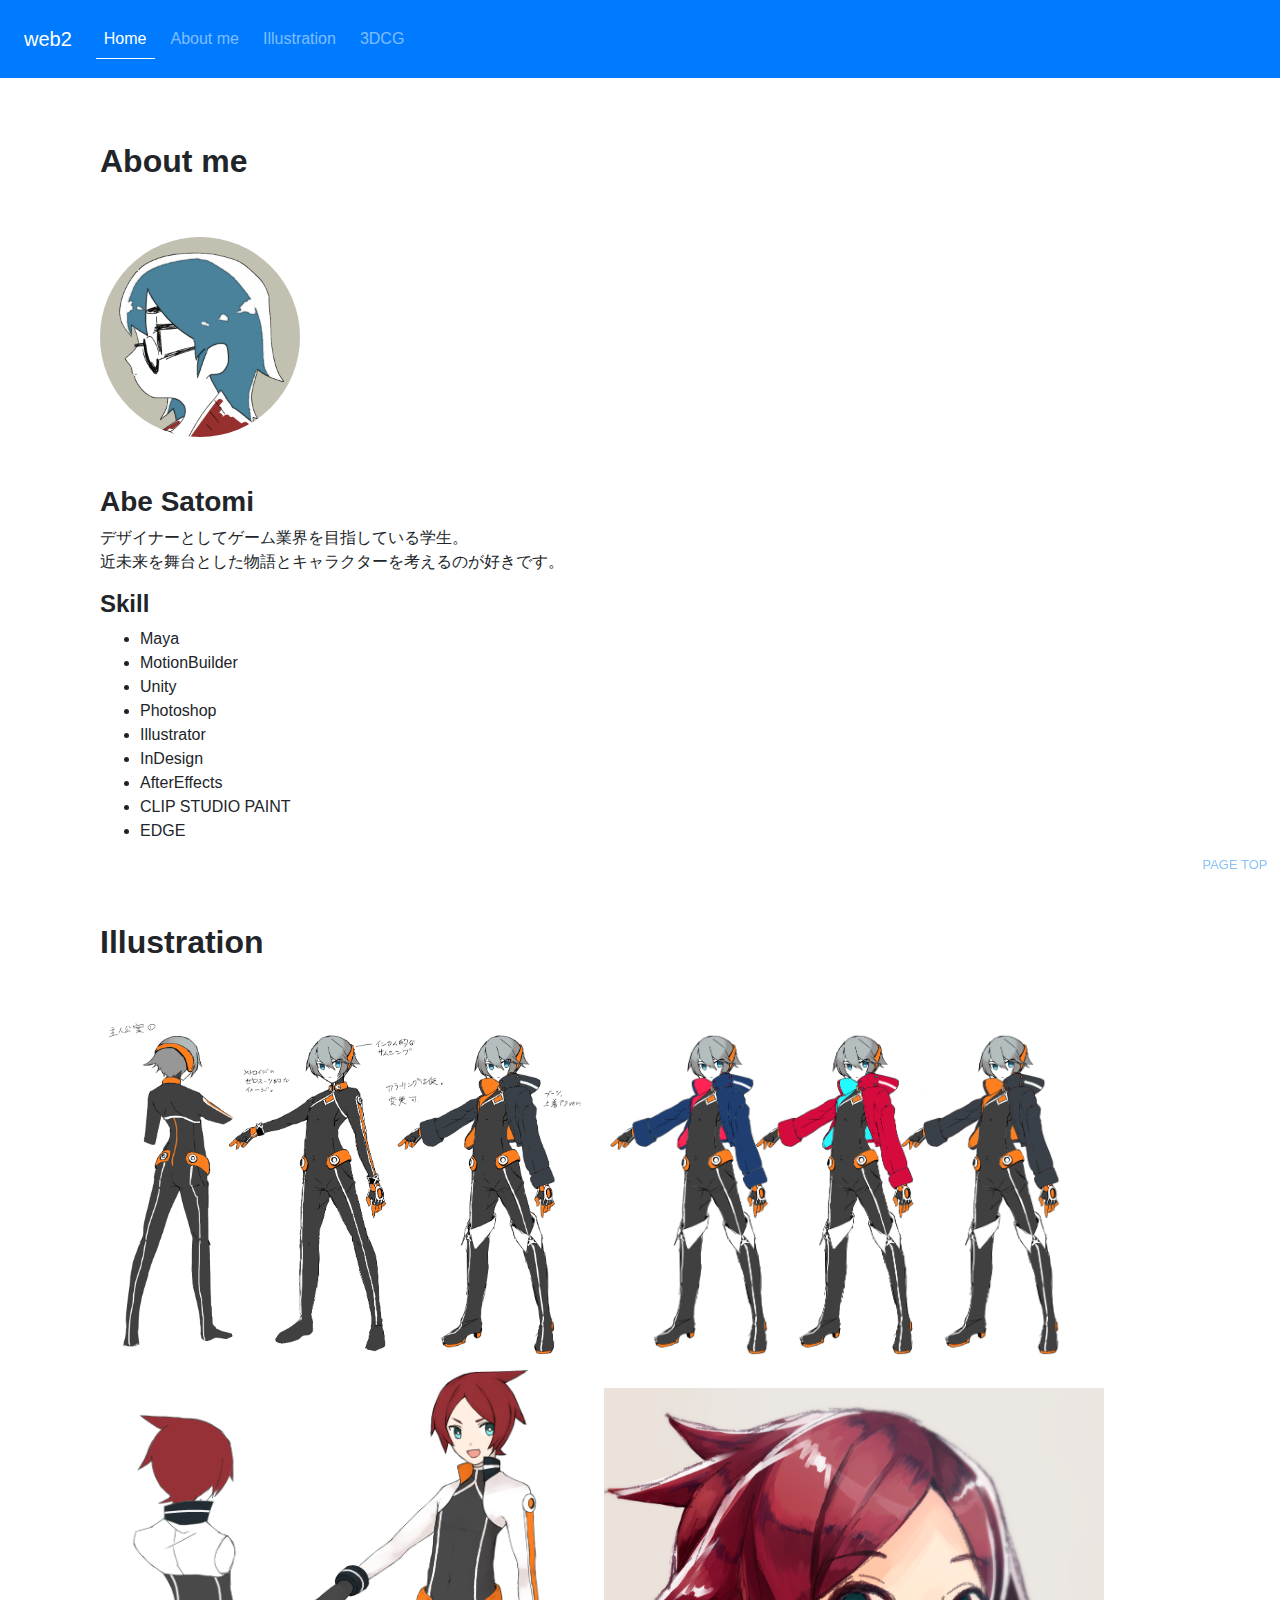
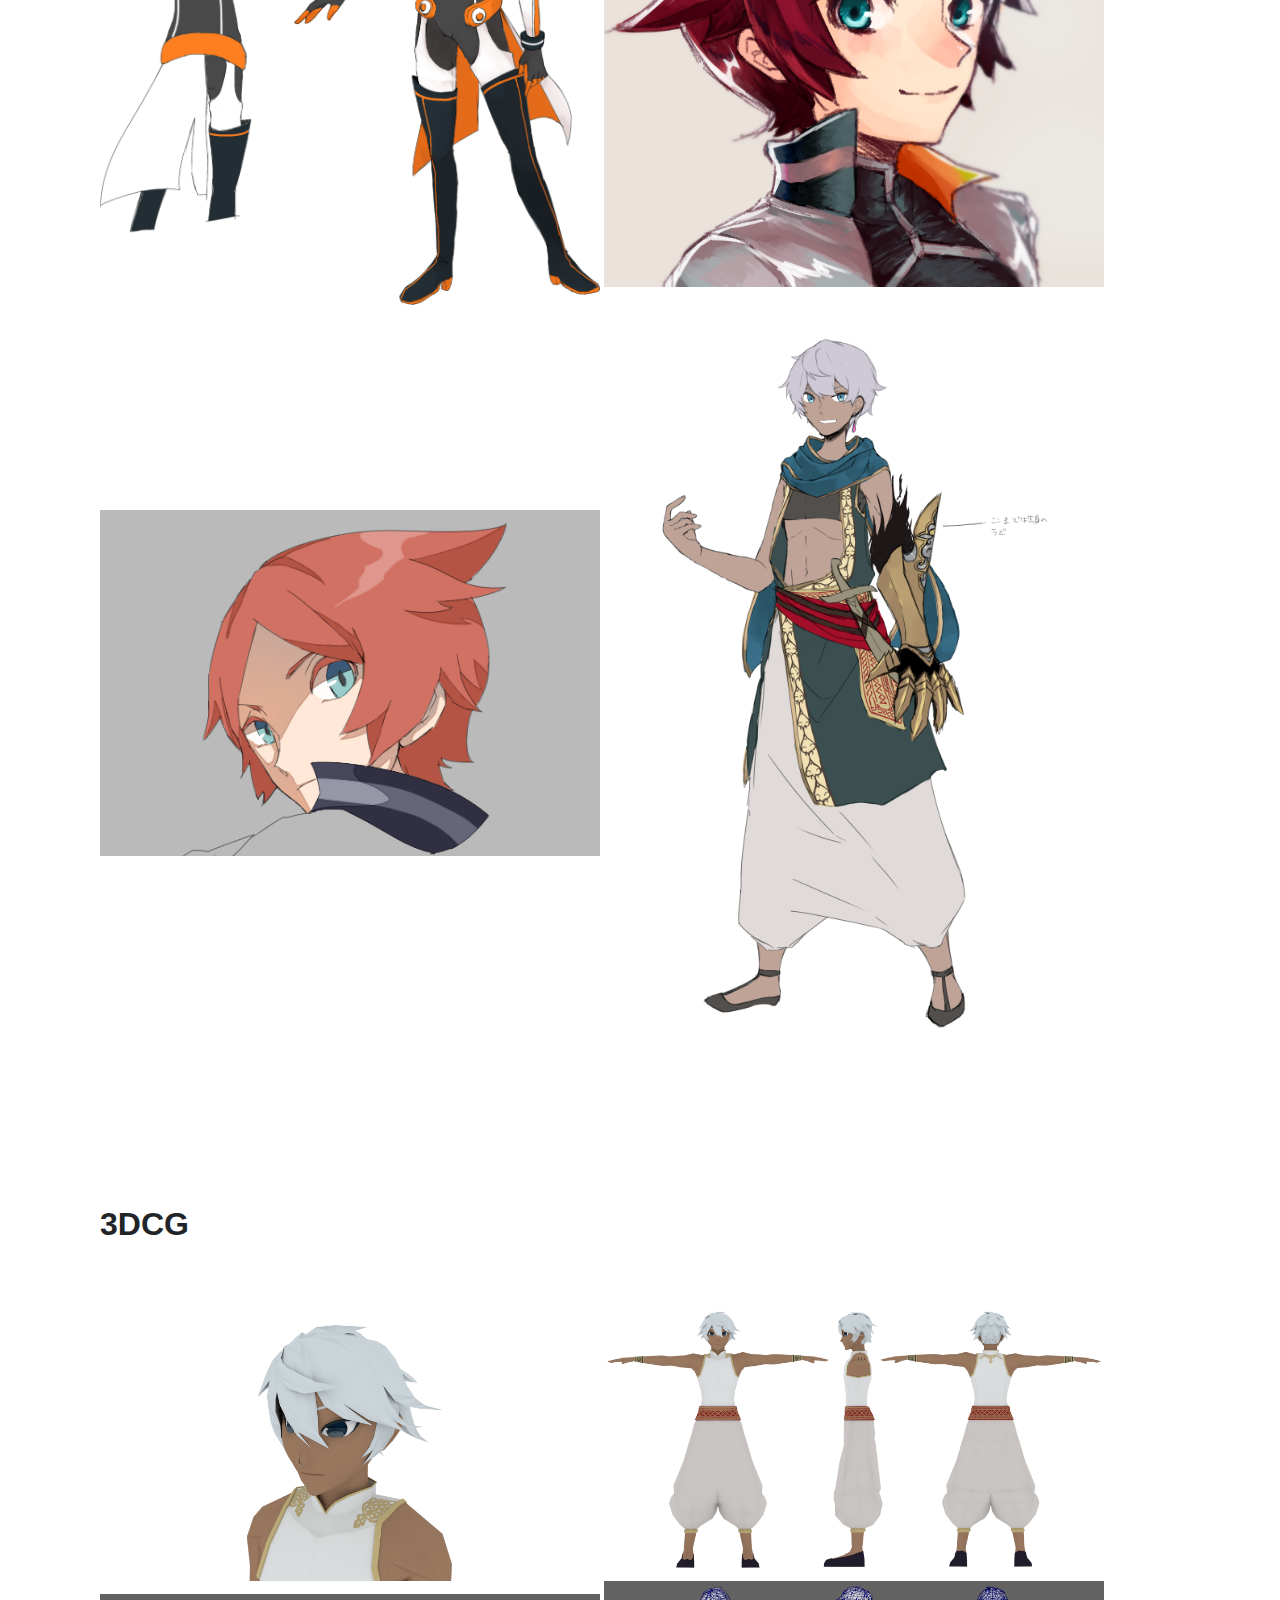
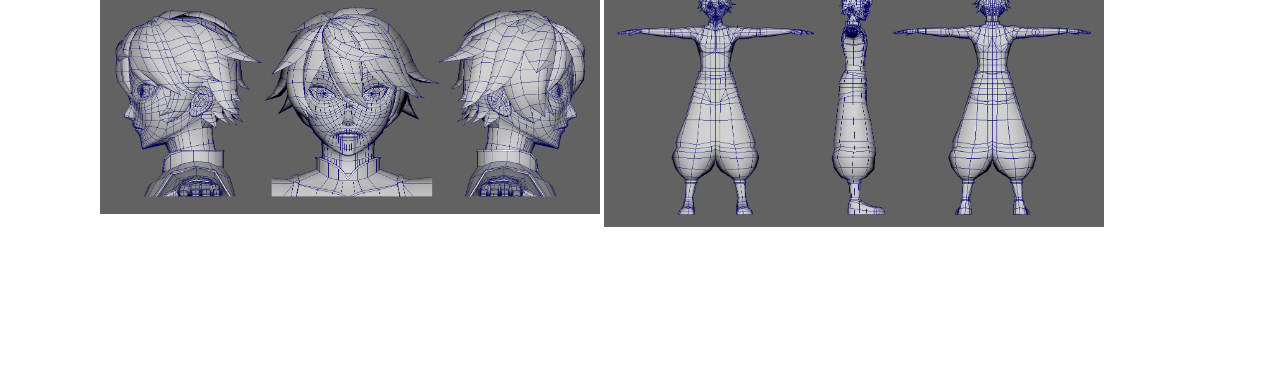
==== commit 9ecd064a: "Rename test.html to index.html" ====
--- a/index.html
+++ b/index.html
@@ -1,71 +1,92 @@
 <!DOCTYPE html>
-<html lang = "ja">
-<head>
-  <meta charset = "utf-8">
-  <meta name ="viewport" content ="width=device-width, initial-scale=1, shrink-to-fit=no">
-  <title>web2</title>
-  <link rel="stylesheet" href="https://stackpath.bootstrapcdn.com/bootstrap/4.1.3/css/bootstrap.min.css" integrity="sha384-MCw98/SFnGE8fJT3GXwEOngsV7Zt27NXFoaoApmYm81iuXoPkFOJwJ8ERdknLPMO" crossorigin="anonymous">
-  <link rel="stylesheet" type="text/css" href="css/bootstrap.css">
-</head>
+<html lang ="ja">
+  <head>
+    <meta charset ="utf-8">
+    <meta name ="viewport" content ="width=device-width, initial-scale=1, shrink-to-fit=no">
+    <title>web2</title>
+    <link rel="stylesheet" type="text/css" href="css/bootstrap.css">
+  </head>
+  
   <body>
+  
+    
     <div class="bs-component">
-	<nav class="navbar navbar-expand-lg navbar-dark bg-primary">
-		<a class="navbar-brand" href="#">web2</a>
-		<button class="navbar-toggler collapsed" type="button" data-toggle="collapse" data-target="#navbarColor01" aria-controls="navbarColor01" aria-expanded="false" aria-label="Toggle navigation">
-			<span class="navbar-toggler-icon"></span>
-		</button>
+      <nav class="navbar navbar-expand-lg navbar-dark bg-primary"> 
+        <a class="navbar-brand" href="#">web2</a>
+        <button class="navbar-toggler collapsed" type="button" data-toggle="collapse" data-target="#navbarColor01" aria-controls="navbarColor01" aria-expanded="false" aria-label="Toggle navigation">
+          <span class="navbar-toggler-icon"></span>
+        </button>
+        <div class="navbar-collapse collapse" id="navbarColor01" style="">
+          <ul class="navbar-nav mr-auto">
+            <li class="nav-item active">
+              <a class="nav-link" href="#">Home <span class="sr-only">(current)</span></a>
+            </li>
+            <li class="nav-item">
+              <a class="nav-link" href="#about">About me</a>
+            </li>
+            <li class="nav-item">
+              <a class="nav-link" href="#illust">Illustration</a>
+            </li>
+            <li class="nav-item">
+              <a class="nav-link" href="#3dcg">3DCG</a>
+            </li>
+          </ul>
+        </div>
+      </nav>
+    </div>
+    
+    
+    <div id="page_top"><a href="#"></a></div>
+    
+    
+    <div class ="container py-5">
+      <section>
 
-	<div class="navbar-collapse collapse" id="navbarColor01" style="">
-        	<ul class="navbar-nav mr-auto">
-                	<li class="nav-item active">
-                 	 	<a class="nav-link" href="#">Home <span class="sr-only">(current)</span></a>
-                	</li>
-                	<li class="nav-item">
-                  		<a class="nav-link" href="#about">About me</a>
-                	</li>
-                	<li class="nav-item">
-                  		<a class="nav-link" href="#illust">Illustration</a>
-                	</li>
-                	<li class="nav-item">
-                  		<a class="nav-link" href="#3dcg">3DCG</a>
-                	</li>
-              </ul>
-      　	</div>
-         </nav>
-     </div>
-	  <div id="page_top"><a href="#"></a></div>
-	  <div class ="container">
-		  <section>
-			  <center>
-			  	<h1 id ="about">About me</h1>
-			 	<img src="img/icon.png" class="rounded-circle img-fluid"　alt="icon" width=300 />
-				<h2>Abe Satomi</h2>
-			 	<p>
-					デザイナーとしてゲーム業界を目指している学生。<br/>
-					3DCGとモーションの制作は大学に入ってから始めました。<br/>
-					近未来を舞台とした物語とキャラクターを考えるのが好きです。<br/>
-				</p>
-			 	<h1 id ="illust">Illustration</a>
-				<p>
-				  	<img src="img/HERO01.png" class="img-fluid" alt="illust001" width=600 />
-					<img src="img/03.jpg" class="img-fluid" alt="illust002" width=600 />
-					<img src="img/HERO05.png" class="img-fluid" alt="illust003" width=600 />
-					<img src="img/syuzinkou.png" class="img-fluid" alt="illust004" width=600 />
-					<img src="img/syu.png" class="img-fluid" alt="illust005" width=600 />
-				</p>
-				<h1 id ="3dcg">3DCG</a>
-				<p>
-				  	<img src="img/Halara.png" class="img-fluid" alt="3DCG001" width=600 />
-					<img src="img/Halara2.png" class="img-fluid" alt="3DCG002" width=600 />
-					<img src="img/Halara_face.png" class="img-fluid" alt="3DCG003" width=600 />
-					<img src="img/Halara_body.png" class="img-fluid" alt="3DCG004" width=600 />
-				</p>
-			  </center>
-		  </section>
-	  </div>
-	  
-    <script src="https://code.jquery.com/jquery-3.3.1.slim.min.js" integrity="sha384-q8i/X+965DzO0rT7abK41JStQIAqVgRVzpbzo5smXKp4YfRvH+8abtTE1Pi6jizo" crossorigin="anonymous"></script>
-    <script src="https://cdnjs.cloudflare.com/ajax/libs/popper.js/1.14.3/umd/popper.min.js" integrity="sha384-ZMP7rVo3mIykV+2+9J3UJ46jBk0WLaUAdn689aCwoqbBJiSnjAK/l8WvCWPIPm49" crossorigin="anonymous"></script>
-    <script src="https://stackpath.bootstrapcdn.com/bootstrap/4.1.3/js/bootstrap.min.js" integrity="sha384-ChfqqxuZUCnJSK3+MXmPNIyE6ZbWh2IMqE241rYiqJxyMiZ6OW/JmZQ5stwEULTy" crossorigin="anonymous"></script>
+        <article id="about" class="py-3">
+          <h2>About me</h2>
+          <img src="img/icon.png" class="rounded-circle img-fluid py-5"　alt="icon" width=200/>
+          <h3>Abe Satomi</h3>
+          <p>デザイナーとしてゲーム業界を目指している学生。<br/>
+             近未来を舞台とした物語とキャラクターを考えるのが好きです。</p>
+          <h4>Skill</h4>
+          <ul>
+            <li>Maya</li>
+            <li>MotionBuilder</li>
+            <li>Unity</li>
+            <li>Photoshop</li>
+            <li>Illustrator</li>
+            <li>InDesign</li>
+            <li>AfterEffects</li>
+            <li>CLIP STUDIO PAINT</li>
+            <li>EDGE</li>
+          </ul>
+        </article>
+        
+        <article id="illust" class="py-5">
+          <h2>Illustration</h2>
+          <div class="py-5">
+            <img src="img/HERO01.png" class="img-fluid" alt="illust001" width=500/>
+            <img src="img/03.jpg" class="img-fluid" alt="illust002" width=500/>
+            <img src="img/HERO05.png" class="img-fluid" alt="illust003" width=500/>
+            <img src="img/syuzinkou.png" class="img-fluid" alt="illust004" width=500/>
+            <img src="img/syu.png" class="img-fluid" alt="illust005" width=500/>
+            <img src="img/02.png" class="img-fluid" alt="illust006" width=500/>
+          </div>
+        </article>
+        
+        <article id="3dcg" class="py-5">
+          <h2>3DCG</h2>
+          <div class="py-5">
+            <img src="img/Halara.png" class="img-fluid" alt="3DCG001" width=500/>
+            <img src="img/Halara2.png" class="img-fluid" alt="3DCG002" width=500/>
+            <img src="img/Halara_face.png" class="img-fluid" alt="3DCG003" width=500/>
+            <img src="img/Halara_body.png" class="img-fluid" alt="3DCG004" width=500/>
+          </div>
+      
+      </section>
+    </div>
+    
+    
   </body>
+  
 </html>
